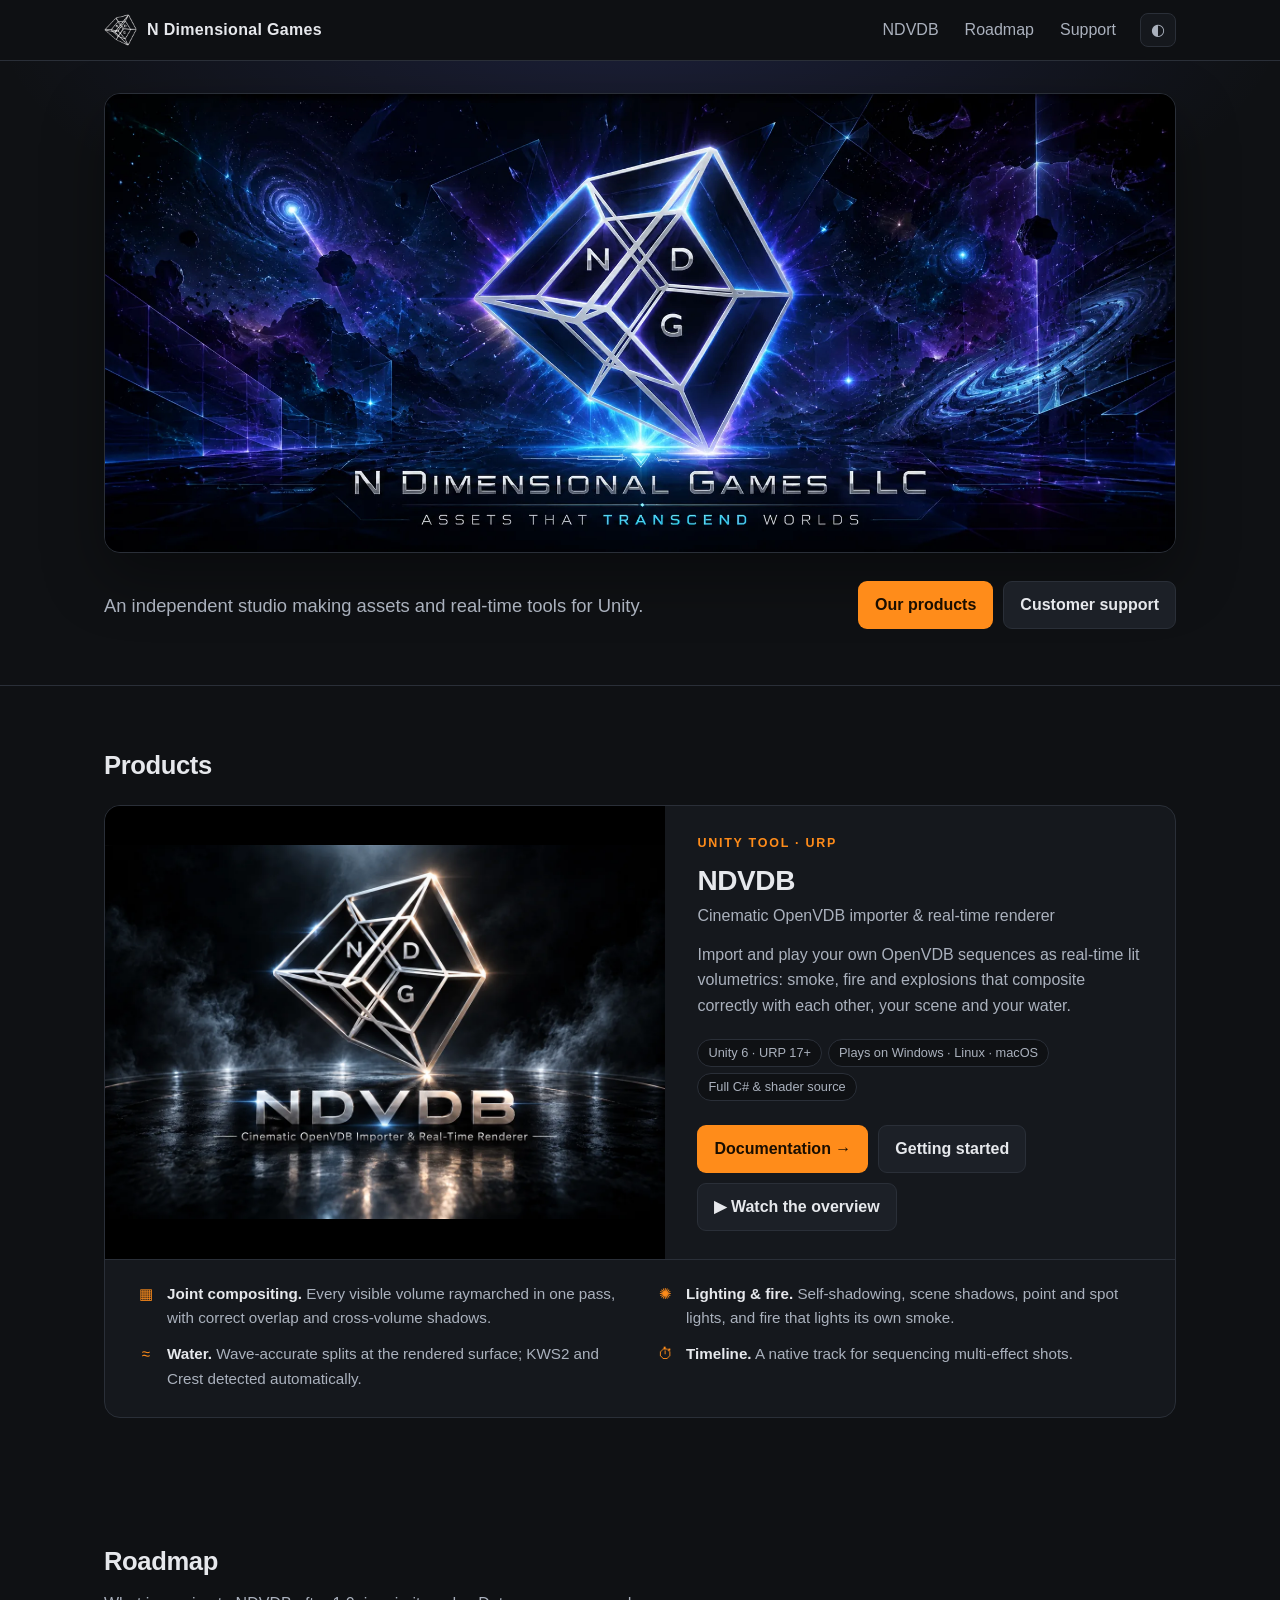
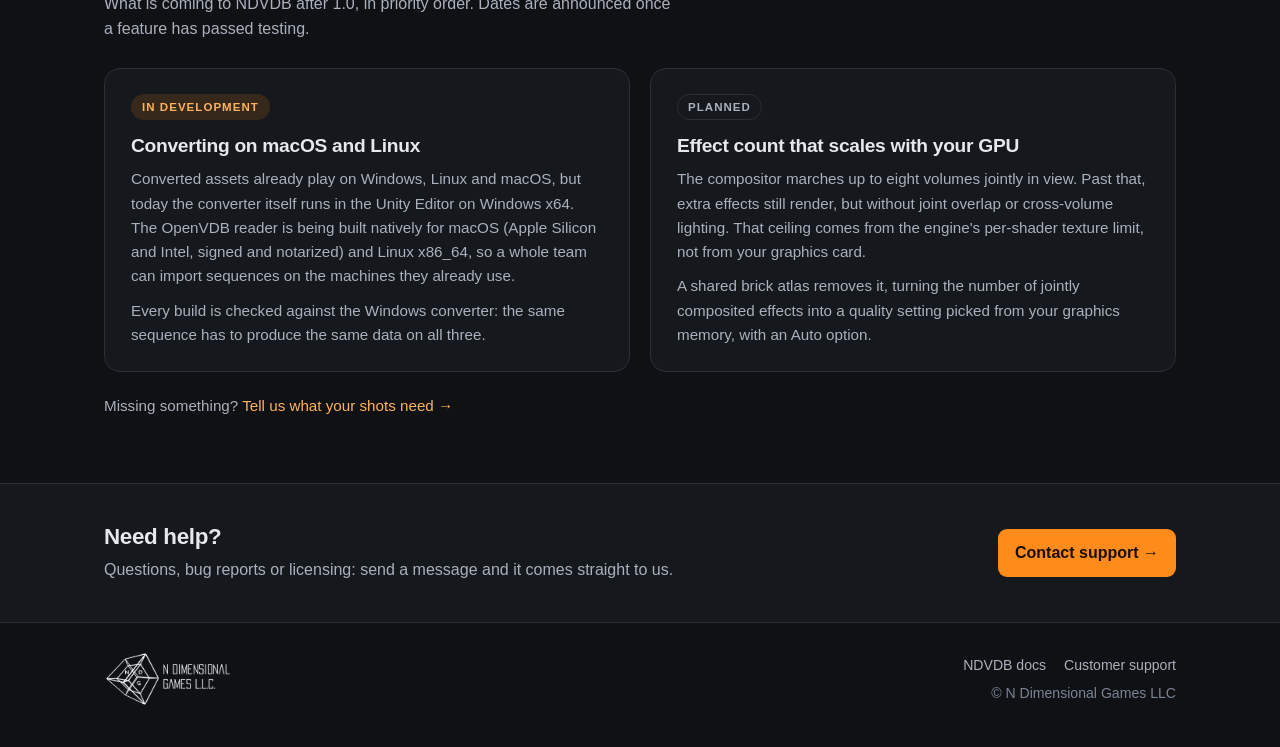
==== index.html @ 5d6683d6 "Add an NDVDB roadmap to the home page Two items after 1.0: converting on macOS and Linux (in develop" ====
<!DOCTYPE html>
<html lang="en">
<head>
<meta charset="utf-8">
<meta name="viewport" content="width=device-width, initial-scale=1">
<title>N Dimensional Games · Assets that transcend worlds</title>
<meta name="description" content="N Dimensional Games LLC is an independent studio making assets and real-time tools for Unity, including NDVDB, a cinematic OpenVDB importer and real-time renderer for URP.">
<link rel="canonical" href="https://ndimensionalgames.com/">
<link rel="icon" href="assets/favicon-32.png" sizes="32x32" type="image/png">
<link rel="icon" href="assets/favicon-192.png" sizes="192x192" type="image/png">
<link rel="apple-touch-icon" href="assets/apple-touch-icon.png">
<meta property="og:type" content="website">
<meta property="og:site_name" content="N Dimensional Games">
<meta property="og:title" content="N Dimensional Games · Assets that transcend worlds">
<meta property="og:description" content="Assets and real-time tools for Unity, including NDVDB: cinematic OpenVDB smoke, fire and explosions for URP.">
<meta property="og:url" content="https://ndimensionalgames.com/">
<meta property="og:image" content="https://ndimensionalgames.com/assets/og-home.jpg">
<meta name="twitter:card" content="summary_large_image">
<link rel="stylesheet" href="assets/site.css">
<script>try { var t = localStorage.getItem('ndvdb-docs-theme'); if (t) document.documentElement.dataset.theme = t; } catch (e) {}</script>
</head>
<body>

<header class="topbar">
  <div class="wrap">
    <a class="brand" href="./"><img class="mark" src="assets/ndg-mark.png" width="33" height="32" alt=""><span class="txt">N Dimensional Games</span></a>
    <span class="spacer"></span>
    <nav class="nav" aria-label="Main">
      <a href="ndvdb/">NDVDB</a>
      <a href="#roadmap">Roadmap</a>
      <a href="customer-support/">Support</a>
    </nav>
    <button class="iconbtn" id="themeBtn" type="button" title="Toggle light / dark" aria-label="Toggle light or dark theme">◐</button>
  </div>
</header>

<main>
  <section class="hero">
    <div class="wrap">
      <h1><img class="banner" src="assets/ndg-banner.webp" width="1916" height="821" fetchpriority="high" alt="N Dimensional Games LLC: Assets that transcend worlds"></h1>
      <div class="hero-intro">
        <p class="lede">An independent studio making assets and real-time tools for Unity.</p>
        <div class="ctas">
          <a class="btn primary" href="#products">Our products</a>
          <a class="btn" href="customer-support/">Customer support</a>
        </div>
      </div>
    </div>
  </section>

  <section class="section" id="products">
    <div class="wrap">
      <h2 class="section-title">Products</h2>

      <!-- One <article class="product"> per product: copy this block to add another. -->
      <article class="product" id="ndvdb">
        <a class="product-media" href="ndvdb/" aria-label="NDVDB documentation">
          <img src="assets/ndvdb-cover.webp" width="1200" height="800" loading="lazy" alt="NDVDB: Cinematic OpenVDB Importer and Real-Time Renderer">
        </a>
        <div class="product-body">
          <div class="eyebrow">Unity tool · URP</div>
          <h3>NDVDB</h3>
          <p class="tagline">Cinematic OpenVDB importer &amp; real-time renderer</p>
          <p class="muted">Import and play your own OpenVDB sequences as real-time lit volumetrics: smoke, fire and explosions that composite correctly with each other, your scene and your water.</p>
          <div class="pills"><span class="pill">Unity 6 · URP 17+</span><span class="pill">Plays on Windows · Linux · macOS</span><span class="pill">Full C# &amp; shader source</span></div>
          <div class="ctas">
            <a class="btn primary" href="ndvdb/">Documentation →</a>
            <a class="btn" href="ndvdb/#getting-started">Getting started</a>
            <a class="btn" href="https://youtu.be/uymRMpNolWY" target="_blank" rel="noopener">▶ Watch the overview</a>
            <!-- Once NDVDB is listed: <a class="btn" href="ASSET-STORE-URL">Get it on the Asset Store</a> -->
          </div>
        </div>
        <ul class="features">
          <li><span class="ico" aria-hidden="true">▦</span><span><b>Joint compositing.</b> Every visible volume raymarched in one pass, with correct overlap and cross-volume shadows.</span></li>
          <li><span class="ico" aria-hidden="true">✺</span><span><b>Lighting &amp; fire.</b> Self-shadowing, scene shadows, point and spot lights, and fire that lights its own smoke.</span></li>
          <li><span class="ico" aria-hidden="true">≈</span><span><b>Water.</b> Wave-accurate splits at the rendered surface; KWS2 and Crest detected automatically.</span></li>
          <li><span class="ico" aria-hidden="true">⏱</span><span><b>Timeline.</b> A native track for sequencing multi-effect shots.</span></li>
        </ul>
      </article>
    </div>
  </section>

  <section class="section" id="roadmap">
    <div class="wrap">
      <h2 class="section-title">Roadmap</h2>
      <p class="roadmap-intro">What is coming to NDVDB after 1.0, in priority order. Dates are announced once a feature has passed testing.</p>
      <ul class="roadmap">
        <li>
          <span class="status-tag dev">In development</span>
          <h3>Converting on macOS and Linux</h3>
          <p>Converted assets already play on Windows, Linux and macOS, but today the converter itself runs in the Unity Editor on Windows x64. The OpenVDB reader is being built natively for macOS (Apple Silicon and Intel, signed and notarized) and Linux x86_64, so a whole team can import sequences on the machines they already use.</p>
          <p>Every build is checked against the Windows converter: the same sequence has to produce the same data on all three.</p>
        </li>
        <li>
          <span class="status-tag planned">Planned</span>
          <h3>Effect count that scales with your GPU</h3>
          <p>The compositor marches up to eight volumes jointly in view. Past that, extra effects still render, but without joint overlap or cross-volume lighting. That ceiling comes from the engine's per-shader texture limit, not from your graphics card.</p>
          <p>A shared brick atlas removes it, turning the number of jointly composited effects into a quality setting picked from your graphics memory, with an Auto option.</p>
        </li>
      </ul>
      <p class="roadmap-note">Missing something? <a href="customer-support/">Tell us what your shots need →</a></p>
    </div>
  </section>

  <section class="band" id="support">
    <div class="wrap">
      <div>
        <h2>Need help?</h2>
        <p>Questions, bug reports or licensing: send a message and it comes straight to us.</p>
      </div>
      <a class="btn primary" href="customer-support/">Contact support →</a>
    </div>
  </section>
</main>

<footer class="site">
  <div class="wrap">
    <a class="footer-brand" href="./"><img class="lockup" src="assets/ndg-lockup.png" width="328" height="144" loading="lazy" alt="N Dimensional Games L.L.C."></a>
    <div class="footer-meta">
      <nav aria-label="Footer"><a href="ndvdb/">NDVDB docs</a><a href="customer-support/">Customer support</a></nav>
      <span>© N Dimensional Games LLC</span>
    </div>
  </div>
</footer>

<script src="assets/site.js"></script>
</body>
</html>
---- assets/site.css ----
/* N Dimensional Games: shared styles for the home, support and 404 pages.
   The tokens mirror the NDVDB docs (ndvdb/), so the whole site reads as one. */

:root {
  --bg: #0f1114; --bg-2: #15181d; --bg-3: #1c2027; --line: #2a2f38;
  --fg: #e6e8ec; --fg-2: #aab1bd; --fg-3: #7b8494;
  --accent: #ff8c1a; --accent-2: #ffb15c; --accent-dim: rgba(255,140,26,.14);
  --ok: #4fd18b; --warn: #f5c451; --bad: #ff6b6b; --info: #6db3ff;
  --radius: 10px; --wrap: 1120px;
  --sans: -apple-system, "Segoe UI", Inter, Roboto, Helvetica, Arial, sans-serif;
  color-scheme: dark;
}
[data-theme="light"] {
  --bg: #f7f7f5; --bg-2: #ffffff; --bg-3: #eeeeeb; --line: #dcdcd6;
  --fg: #1a1c20; --fg-2: #4b515b; --fg-3: #7b8290;
  --accent: #d96d00; --accent-2: #b85a00; --accent-dim: rgba(217,109,0,.12);
  --bad: #c62828;
  color-scheme: light;
}

* { box-sizing: border-box; }
[hidden] { display: none !important; }
html { scroll-behavior: smooth; }
body { margin: 0; min-height: 100vh; display: flex; flex-direction: column; background: var(--bg); color: var(--fg); font: 16px/1.6 var(--sans); }
main { flex: 1; }
a { color: var(--accent-2); text-decoration: none; }
a:hover { text-decoration: underline; }
img { display: block; max-width: 100%; height: auto; }
h1, h2, h3 { margin: 0; line-height: 1.2; letter-spacing: -.015em; }
p { margin: .8rem 0; }
.muted { color: var(--fg-2); }
.small { font-size: .88rem; }
.wrap { max-width: var(--wrap); margin: 0 auto; padding: 0 24px; }
.wrap.narrow { max-width: 808px; }
.eyebrow { margin-bottom: 10px; color: var(--accent); font-size: .78rem; font-weight: 700; letter-spacing: .14em; text-transform: uppercase; }
.lede { max-width: 60ch; margin: 14px 0 0; color: var(--fg-2); font-size: 1.15rem; }

/* ── top bar ── */
.topbar { position: sticky; top: 0; z-index: 30; border-bottom: 1px solid var(--line);
  background: color-mix(in srgb, var(--bg) 88%, transparent); backdrop-filter: blur(10px); }
.topbar .wrap { height: 60px; display: flex; align-items: center; gap: 12px; }
.brand { display: flex; align-items: center; gap: 10px; color: var(--fg); font-weight: 700; letter-spacing: .02em; white-space: nowrap; }
.brand:hover { text-decoration: none; }
.brand .mark { flex: none; width: 33px; height: 32px; }
/* The logo files are white on transparent; flip them to black for the light theme. */
[data-theme="light"] .mark, [data-theme="light"] .lockup { filter: invert(1); }
.spacer { flex: 1; }
.nav { display: flex; gap: 2px; }
.nav a { padding: 6px 12px; border-radius: 8px; color: var(--fg-2); font-weight: 500; }
.nav a:hover, .nav a[aria-current="page"] { background: var(--bg-3); color: var(--fg); text-decoration: none; }
.iconbtn { flex: none; height: 34px; min-width: 34px; padding: 0 10px; border: 1px solid var(--line); border-radius: 8px;
  background: var(--bg-2); color: var(--fg-2); font: inherit; cursor: pointer; }
.iconbtn:hover { border-color: var(--fg-3); color: var(--fg); }

/* ── buttons ── */
.btn { display: inline-flex; align-items: center; gap: 8px; padding: 10px 16px; border: 1px solid var(--line); border-radius: 9px;
  background: var(--bg-3); color: var(--fg); font: inherit; font-weight: 650; cursor: pointer; }
.btn:hover { border-color: var(--fg-3); text-decoration: none; }
.btn.primary { border-color: transparent; background: var(--accent); color: #1a0e00; }
.btn.primary:hover { background: var(--accent-2); }
.btn[disabled] { opacity: .55; cursor: not-allowed; }
.ctas { display: flex; flex-wrap: wrap; gap: 10px; margin-top: 24px; }

/* ── home ── */
.hero { padding: 32px 0 56px; border-bottom: 1px solid var(--line);
  background: radial-gradient(1000px 420px at 50% -8%, rgba(96,110,255,.16), transparent 65%); }
.hero h1 { margin: 0; }
.banner { display: block; width: 100%; height: auto; border: 1px solid var(--line); border-radius: 16px; box-shadow: 0 24px 60px rgba(0,0,0,.35); }
.hero-intro { display: flex; flex-wrap: wrap; align-items: center; justify-content: space-between; gap: 18px 32px; margin-top: 28px; }
.hero-intro .lede, .hero-intro .ctas { margin: 0; }
.section { padding: 64px 0; }
.section-title { margin-bottom: 24px; font-size: 1.6rem; }

.product { display: grid; grid-template-columns: minmax(0, 1.1fr) minmax(0, 1fr); overflow: hidden;
  border: 1px solid var(--line); border-radius: 16px; background: var(--bg-2); }
.product + .product { margin-top: 24px; }
.product-media { display: flex; align-items: center; background: #000; }
.product-media img { width: 100%; }
.product-body { align-self: center; padding: 28px 32px; }
.product h3 { font-size: 1.75rem; }
.tagline { margin: 6px 0 0; color: var(--fg-2); font-weight: 500; }
.features { grid-column: 1 / -1; display: grid; grid-template-columns: repeat(2, minmax(0, 1fr)); gap: 12px 32px;
  margin: 0; padding: 22px 32px 26px; border-top: 1px solid var(--line); list-style: none; }
.features li { display: flex; gap: 12px; color: var(--fg-2); font-size: .95rem; }
.features b { color: var(--fg); font-weight: 600; }
.features .ico { flex: none; width: 18px; color: var(--accent); text-align: center; }
.pills { display: flex; flex-wrap: wrap; gap: 6px; margin-top: 20px; }
.pill { padding: 3px 10px; border: 1px solid var(--line); border-radius: 999px; background: var(--bg); color: var(--fg-2); font-size: .8rem; }

.roadmap-intro { max-width: 64ch; margin: -10px 0 26px; color: var(--fg-2); }
.roadmap { display: grid; grid-template-columns: repeat(2, minmax(0, 1fr)); gap: 20px; margin: 0; padding: 0; list-style: none; }
.roadmap li { padding: 24px 26px; border: 1px solid var(--line); border-radius: 16px; background: var(--bg-2); }
.roadmap h3 { margin-top: 14px; font-size: 1.2rem; }
.roadmap p { margin: 10px 0 0; color: var(--fg-2); font-size: .95rem; }
.roadmap-note { margin: 22px 0 0; color: var(--fg-2); font-size: .95rem; }
.status-tag { display: inline-block; padding: 3px 10px; border: 1px solid transparent; border-radius: 999px;
  font-size: .72rem; font-weight: 700; letter-spacing: .09em; text-transform: uppercase; }
.status-tag.dev { background: var(--accent-dim); color: var(--accent-2); }
.status-tag.planned { border-color: var(--line); color: var(--fg-2); }

.band { border-top: 1px solid var(--line); background: var(--bg-2); }
.band .wrap { display: flex; flex-wrap: wrap; align-items: center; justify-content: space-between; gap: 20px; padding-top: 40px; padding-bottom: 40px; }
.band h2 { font-size: 1.4rem; }
.band p { margin: 6px 0 0; color: var(--fg-2); }

footer.site { border-top: 1px solid var(--line); color: var(--fg-3); font-size: .88rem; }
footer.site .wrap { display: flex; flex-wrap: wrap; align-items: center; justify-content: space-between; gap: 16px 24px; padding-top: 28px; padding-bottom: 40px; }
footer.site .lockup { display: block; width: auto; height: 56px; }
.footer-meta { display: grid; gap: 6px; justify-items: end; }
footer.site nav { display: flex; flex-wrap: wrap; gap: 6px 18px; }
footer.site a { color: var(--fg-2); }

/* ── support page ── */
.page-head { padding-top: 56px; }
.page-head h1 { font-size: clamp(1.9rem, 4vw, 2.6rem); }
.callout { display: flex; gap: 12px; margin: 24px 0 0; padding: 14px 16px; border: 1px solid var(--line); border-radius: var(--radius); background: var(--bg-2); }
.callout p { margin: 0; }
.callout.note { border-color: color-mix(in srgb, var(--info) 45%, var(--line)); }
.callout.warn { border-color: color-mix(in srgb, var(--warn) 55%, var(--line)); }

.form { display: grid; gap: 18px; margin: 28px 0 64px; }
.row { display: grid; gap: 18px; grid-template-columns: repeat(auto-fit, minmax(200px, 1fr)); }
.field { display: grid; gap: 6px; align-content: start; }
.field > span { font-size: .92rem; font-weight: 600; }
.opt { margin-left: 6px; color: var(--fg-3); font-size: .8rem; font-weight: 400; }
input, select, textarea { width: 100%; padding: 10px 12px; border: 1px solid var(--line); border-radius: 9px; background: var(--bg-2); color: var(--fg); font: inherit; }
input::placeholder, textarea::placeholder { color: var(--fg-3); }
input:focus, select:focus, textarea:focus { border-color: var(--accent); outline: 2px solid color-mix(in srgb, var(--accent) 55%, transparent); outline-offset: 1px; }
textarea { min-height: 190px; resize: vertical; }
.actions { display: flex; flex-wrap: wrap; align-items: center; gap: 14px; }
.status { color: var(--fg-2); font-size: .92rem; }
.status.bad { color: var(--bad); }
.sent { margin: 28px 0 64px; padding: 40px 28px; border: 1px solid color-mix(in srgb, var(--ok) 45%, var(--line)); border-radius: 16px; background: var(--bg-2); text-align: center; }
.sent:focus { outline: none; }
.sent .tick { width: 48px; height: 48px; margin: 0 auto 12px; display: grid; place-items: center; border-radius: 50%; background: rgba(79,209,139,.14); color: var(--ok); font-size: 1.4rem; }

/* ── responsive ── */
@media (max-width: 860px) {
  .product, .features, .roadmap { grid-template-columns: minmax(0, 1fr); }
}
@media (max-width: 640px) {
  .wrap { padding: 0 16px; }
  .nav a { padding: 6px 9px; }
  .hero { padding: 56px 0 44px; }
  .section { padding: 44px 0; }
  .product-body { padding: 22px 20px; }
  .page-head { padding-top: 36px; }
  .hero { padding-top: 20px; }
  .banner { border-radius: 10px; }
  .footer-meta { justify-items: start; }
}
@media (max-width: 480px) {
  .brand .txt { display: none; }
}
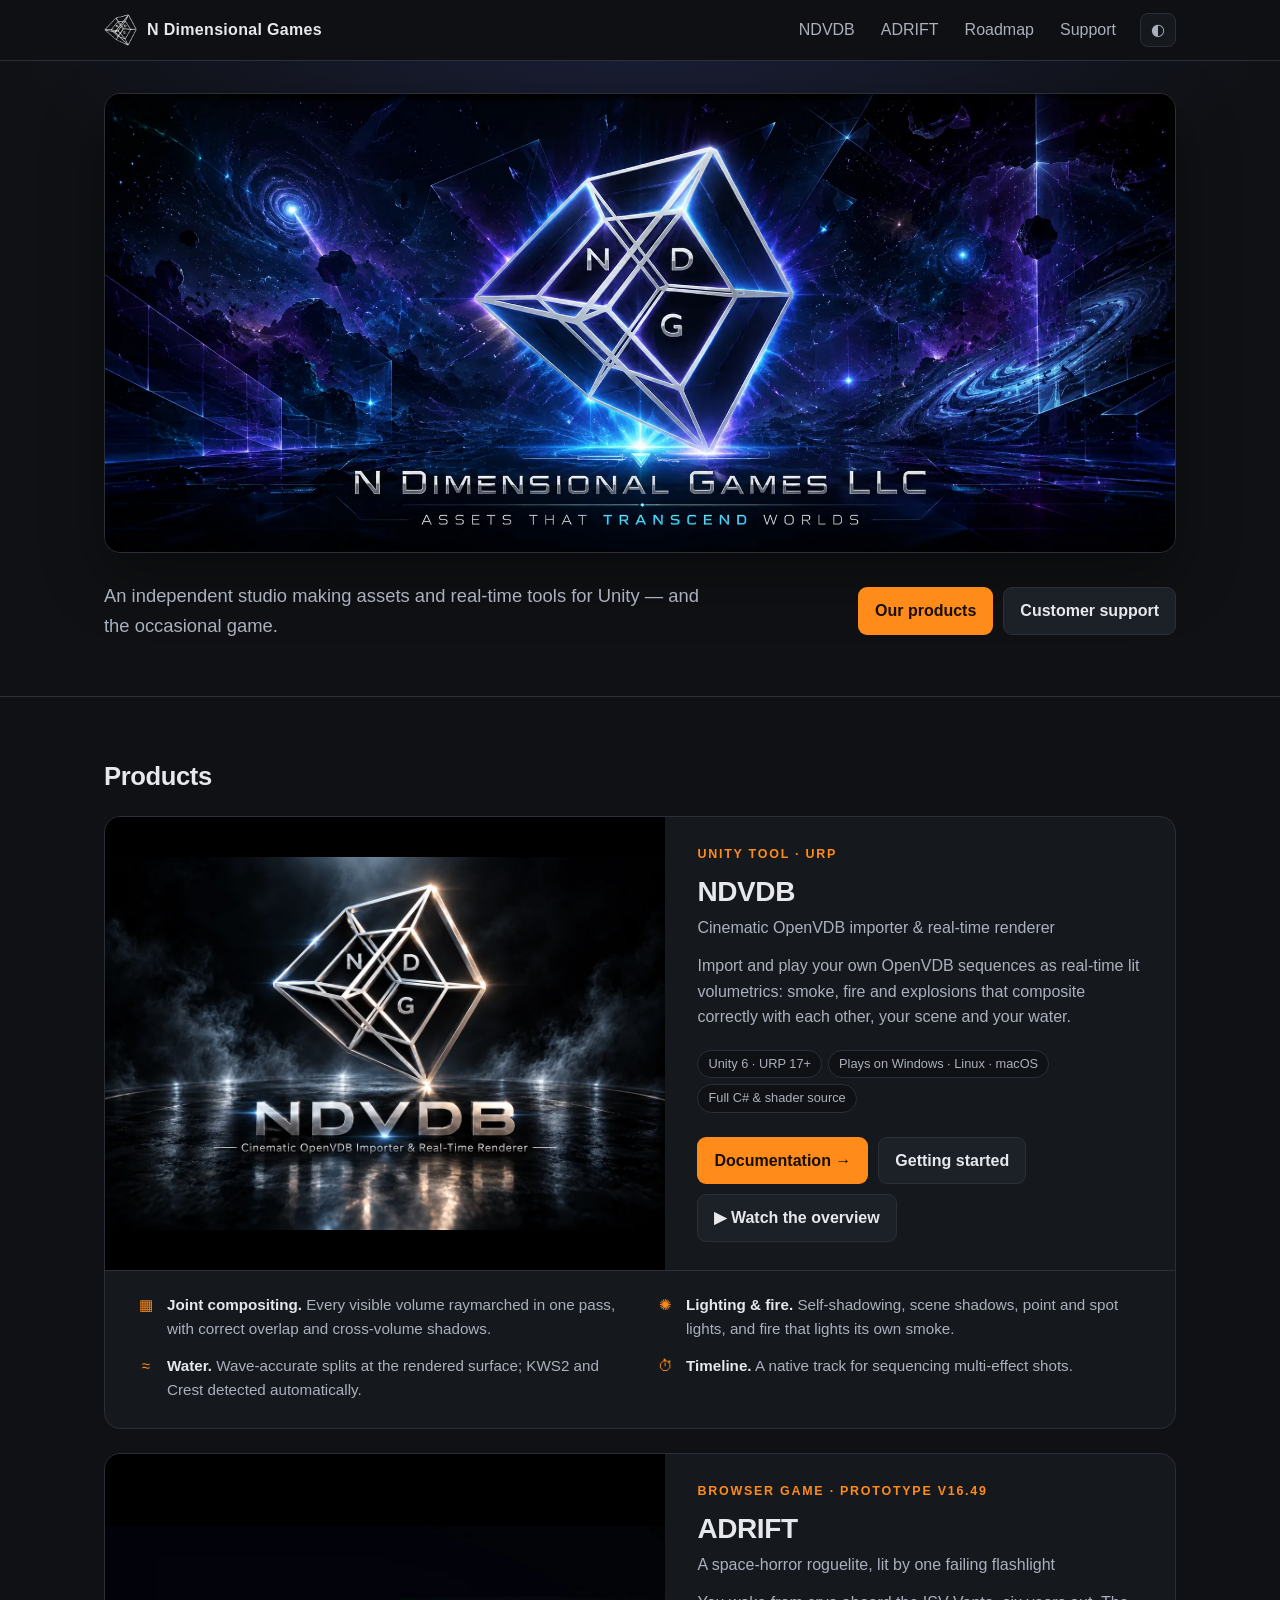
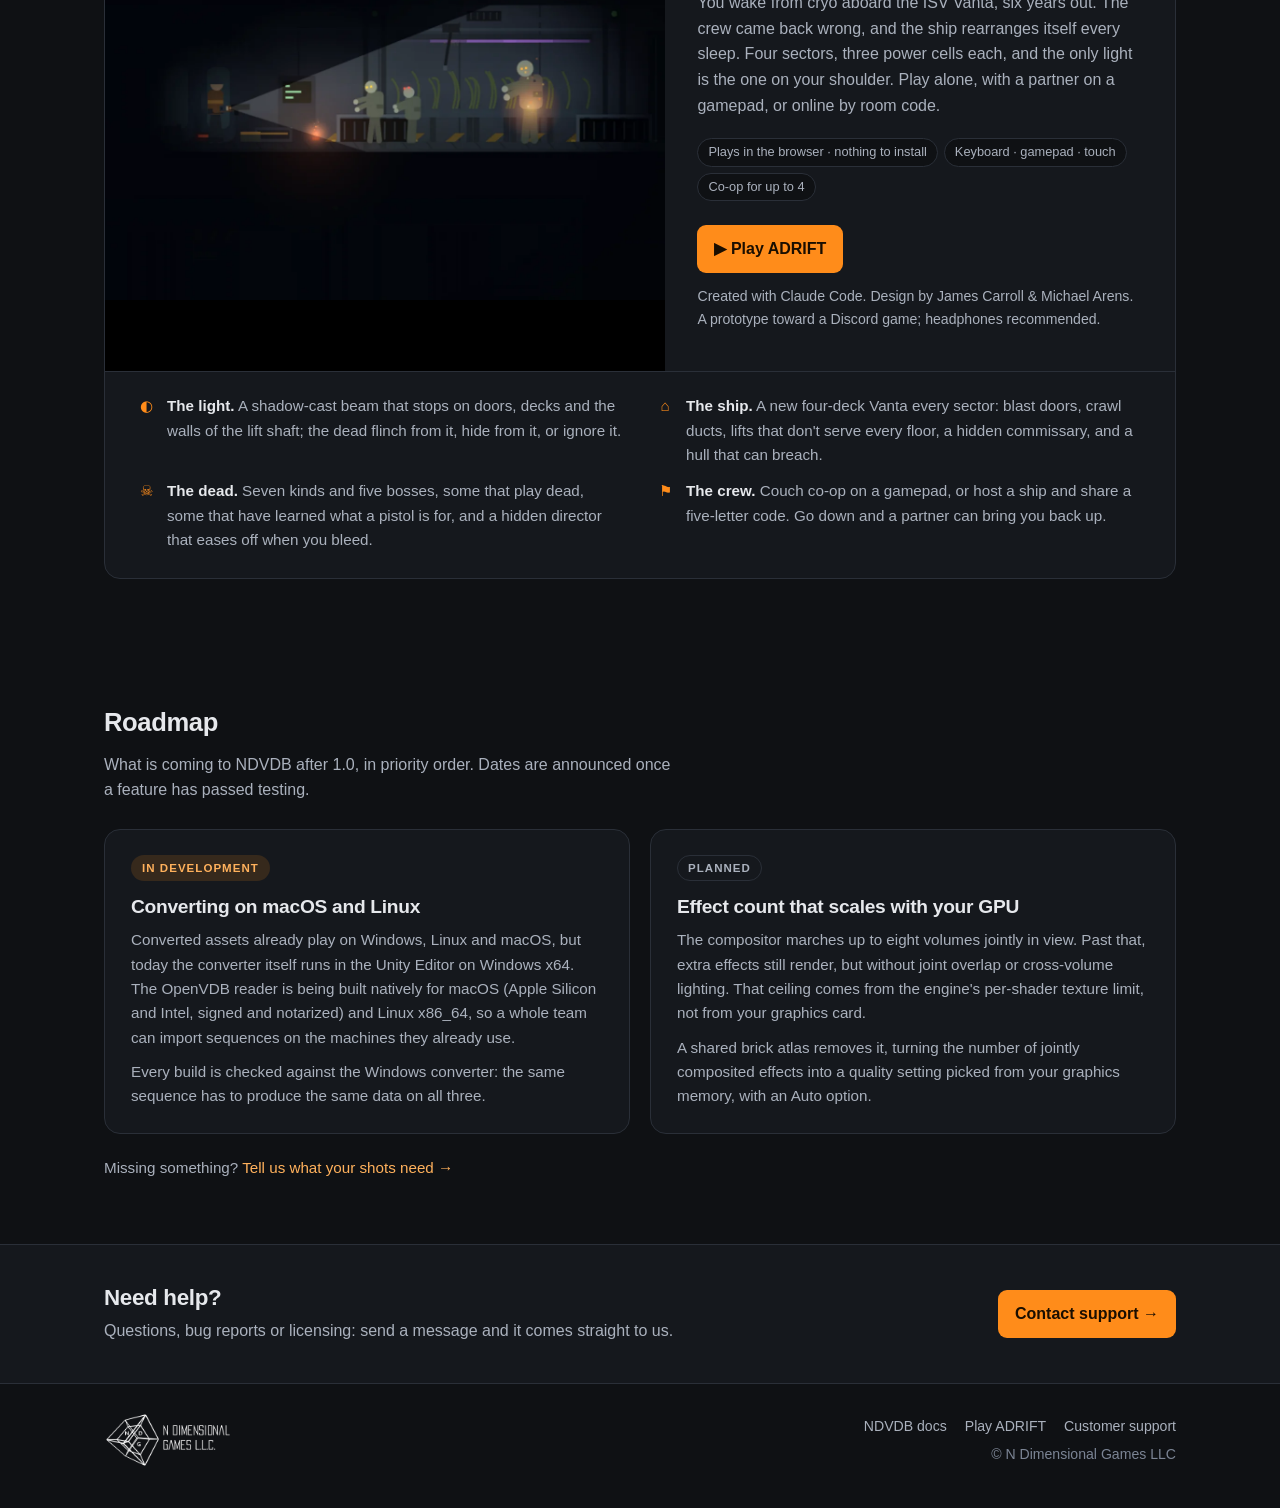
==== commit a02cbf87: "Host ADRIFT on the site Adds the ADRIFT prototype (v16.49) at /adrift/ as a second product on the ho" ====
--- a/index.html
+++ b/index.html
@@ -4,7 +4,7 @@
 <meta charset="utf-8">
 <meta name="viewport" content="width=device-width, initial-scale=1">
 <title>N Dimensional Games · Assets that transcend worlds</title>
-<meta name="description" content="N Dimensional Games LLC is an independent studio making assets and real-time tools for Unity, including NDVDB, a cinematic OpenVDB importer and real-time renderer for URP.">
+<meta name="description" content="N Dimensional Games LLC is an independent studio making assets, real-time tools and games: NDVDB, a cinematic OpenVDB importer and real-time renderer for Unity URP, and ADRIFT, a browser space-horror roguelite.">
 <link rel="canonical" href="https://ndimensionalgames.com/">
 <link rel="icon" href="assets/favicon-32.png" sizes="32x32" type="image/png">
 <link rel="icon" href="assets/favicon-192.png" sizes="192x192" type="image/png">
@@ -27,6 +27,7 @@
     <span class="spacer"></span>
     <nav class="nav" aria-label="Main">
       <a href="ndvdb/">NDVDB</a>
+      <a href="adrift/">ADRIFT</a>
       <a href="#roadmap">Roadmap</a>
       <a href="customer-support/">Support</a>
     </nav>
@@ -39,7 +40,7 @@
     <div class="wrap">
       <h1><img class="banner" src="assets/ndg-banner.webp" width="1916" height="821" fetchpriority="high" alt="N Dimensional Games LLC: Assets that transcend worlds"></h1>
       <div class="hero-intro">
-        <p class="lede">An independent studio making assets and real-time tools for Unity.</p>
+        <p class="lede">An independent studio making assets and real-time tools for Unity &mdash; and the occasional game.</p>
         <div class="ctas">
           <a class="btn primary" href="#products">Our products</a>
           <a class="btn" href="customer-support/">Customer support</a>
@@ -75,6 +76,29 @@
           <li><span class="ico" aria-hidden="true">✺</span><span><b>Lighting &amp; fire.</b> Self-shadowing, scene shadows, point and spot lights, and fire that lights its own smoke.</span></li>
           <li><span class="ico" aria-hidden="true">≈</span><span><b>Water.</b> Wave-accurate splits at the rendered surface; KWS2 and Crest detected automatically.</span></li>
           <li><span class="ico" aria-hidden="true">⏱</span><span><b>Timeline.</b> A native track for sequencing multi-effect shots.</span></li>
+        </ul>
+      </article>
+
+      <article class="product" id="adrift">
+        <a class="product-media" href="adrift/" aria-label="Play ADRIFT in your browser">
+          <img src="assets/adrift-cover.webp" width="1200" height="800" loading="lazy" alt="ADRIFT: a crewmember's flashlight finds three of the dead in a dark corridor of the ISV Vanta">
+        </a>
+        <div class="product-body">
+          <div class="eyebrow">Browser game · Prototype v16.49</div>
+          <h3>ADRIFT</h3>
+          <p class="tagline">A space-horror roguelite, lit by one failing flashlight</p>
+          <p class="muted">You wake from cryo aboard the ISV Vanta, six years out. The crew came back wrong, and the ship rearranges itself every sleep. Four sectors, three power cells each, and the only light is the one on your shoulder. Play alone, with a partner on a gamepad, or online by room code.</p>
+          <div class="pills"><span class="pill">Plays in the browser · nothing to install</span><span class="pill">Keyboard · gamepad · touch</span><span class="pill">Co-op for up to 4</span></div>
+          <div class="ctas">
+            <a class="btn primary" href="adrift/">▶ Play ADRIFT</a>
+          </div>
+          <p class="small muted">Created with Claude Code. Design by James Carroll &amp; Michael Arens. A prototype toward a Discord game; headphones recommended.</p>
+        </div>
+        <ul class="features">
+          <li><span class="ico" aria-hidden="true">◐</span><span><b>The light.</b> A shadow-cast beam that stops on doors, decks and the walls of the lift shaft; the dead flinch from it, hide from it, or ignore it.</span></li>
+          <li><span class="ico" aria-hidden="true">⌂</span><span><b>The ship.</b> A new four-deck Vanta every sector: blast doors, crawl ducts, lifts that don't serve every floor, a hidden commissary, and a hull that can breach.</span></li>
+          <li><span class="ico" aria-hidden="true">☠</span><span><b>The dead.</b> Seven kinds and five bosses, some that play dead, some that have learned what a pistol is for, and a hidden director that eases off when you bleed.</span></li>
+          <li><span class="ico" aria-hidden="true">⚑</span><span><b>The crew.</b> Couch co-op on a gamepad, or host a ship and share a five-letter code. Go down and a partner can bring you back up.</span></li>
         </ul>
       </article>
     </div>
@@ -117,7 +141,7 @@
   <div class="wrap">
     <a class="footer-brand" href="./"><img class="lockup" src="assets/ndg-lockup.png" width="328" height="144" loading="lazy" alt="N Dimensional Games L.L.C."></a>
     <div class="footer-meta">
-      <nav aria-label="Footer"><a href="ndvdb/">NDVDB docs</a><a href="customer-support/">Customer support</a></nav>
+      <nav aria-label="Footer"><a href="ndvdb/">NDVDB docs</a><a href="adrift/">Play ADRIFT</a><a href="customer-support/">Customer support</a></nav>
       <span>© N Dimensional Games LLC</span>
     </div>
   </div>
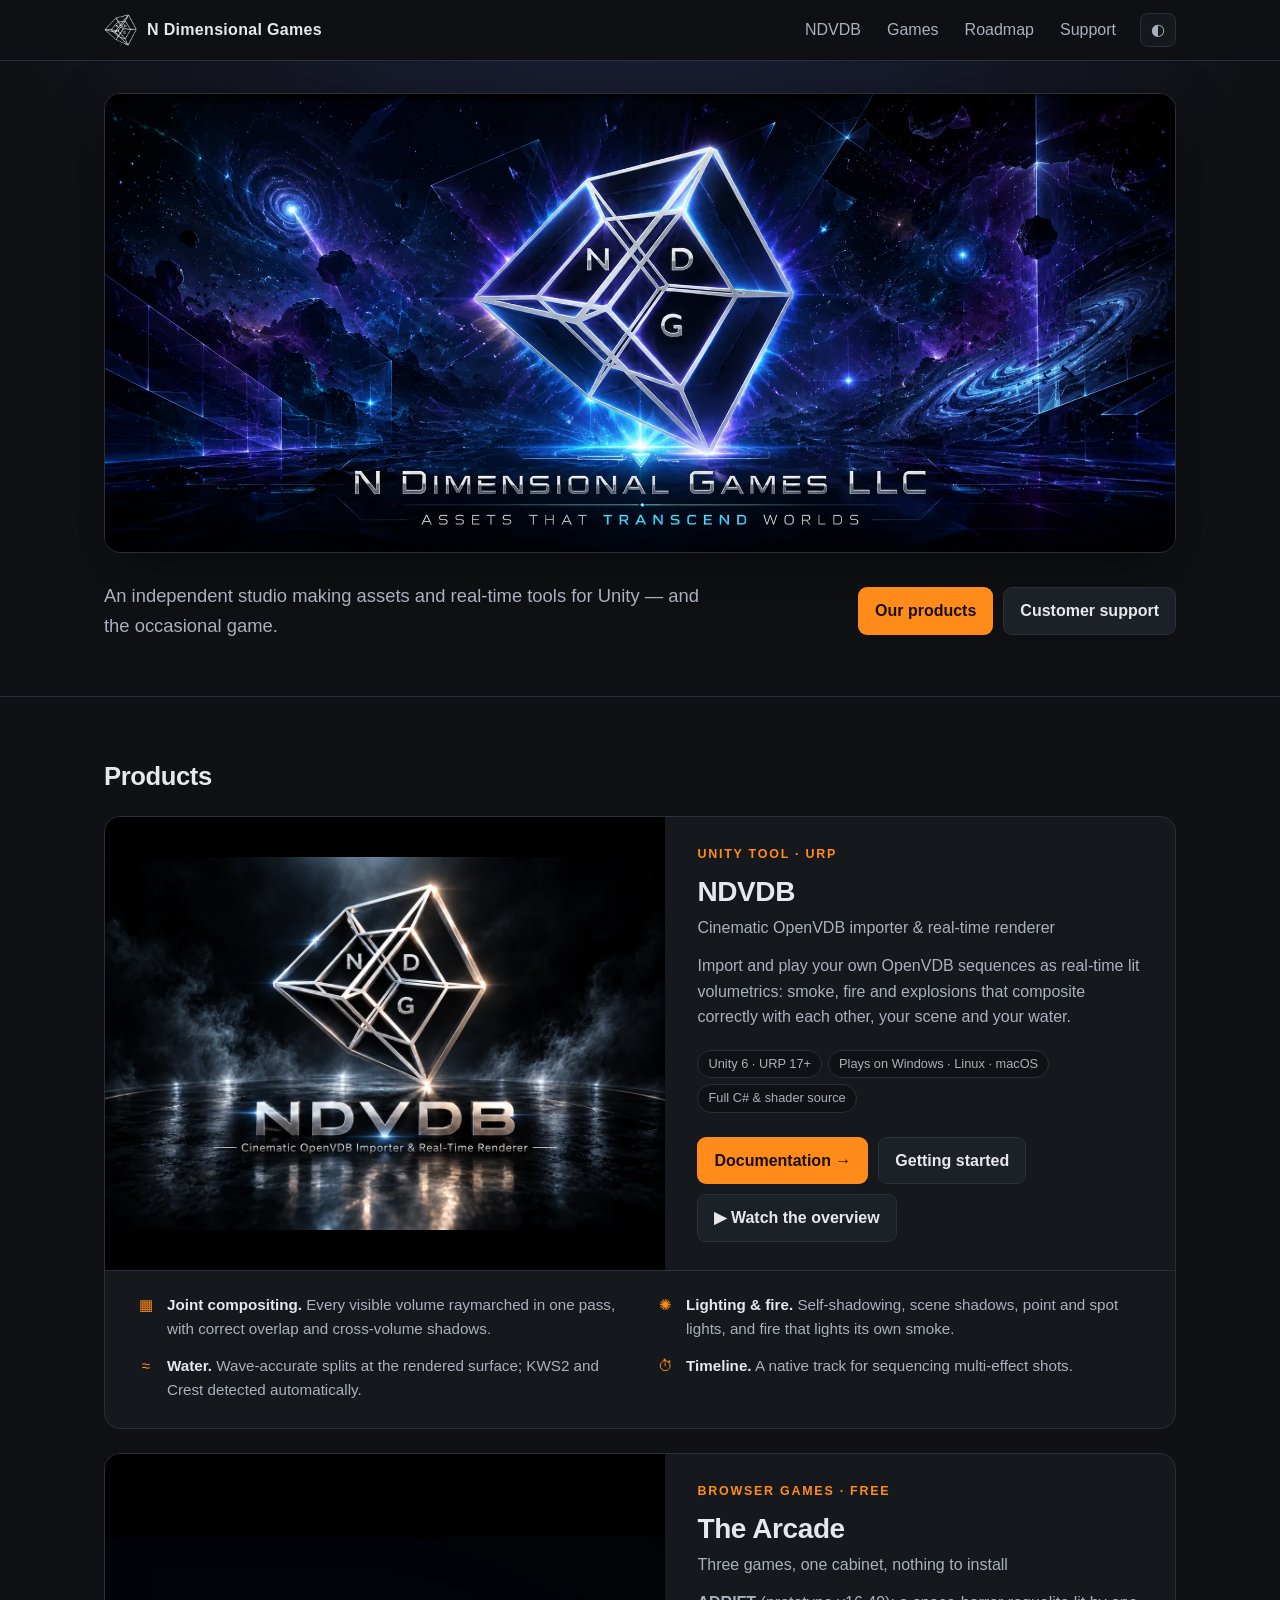
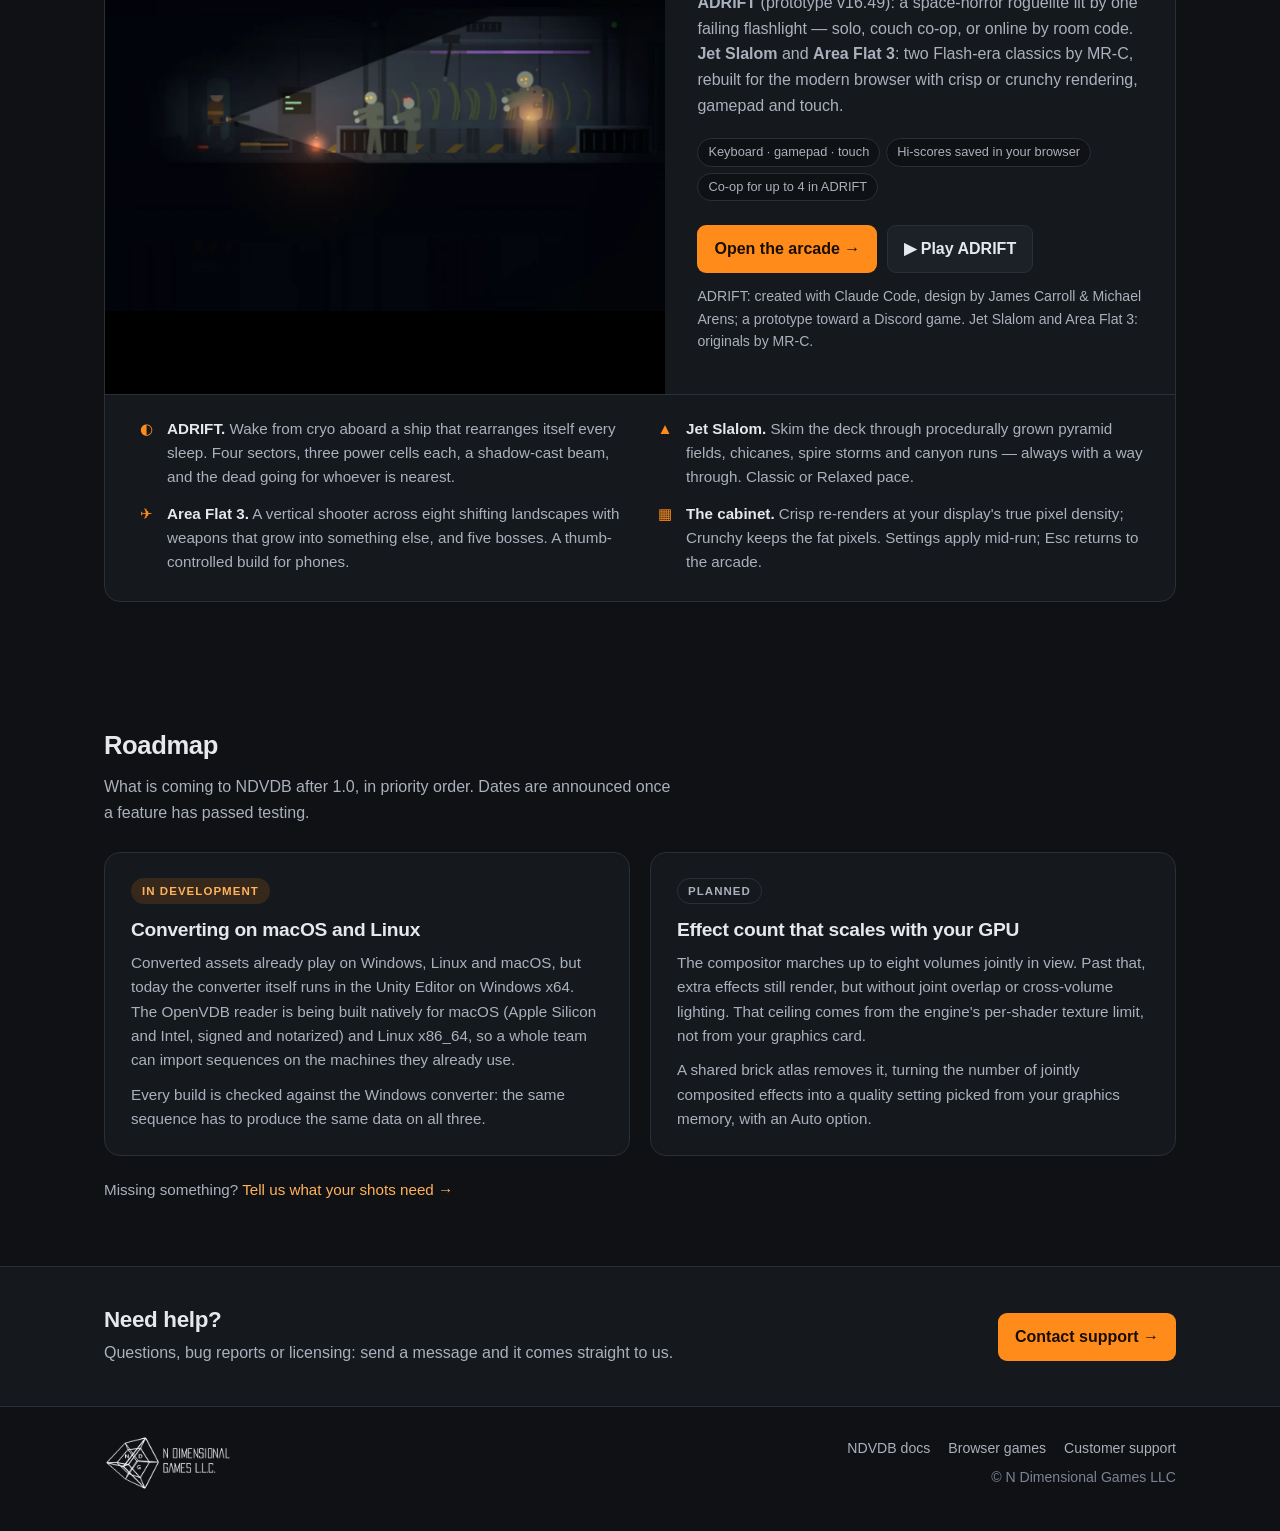
==== commit 0e5768bd: "Browser games: the arcade, with ADRIFT as its third game Moves the Flash Game Revival cabinet to /ga" ====
--- a/index.html
+++ b/index.html
@@ -4,7 +4,7 @@
 <meta charset="utf-8">
 <meta name="viewport" content="width=device-width, initial-scale=1">
 <title>N Dimensional Games · Assets that transcend worlds</title>
-<meta name="description" content="N Dimensional Games LLC is an independent studio making assets, real-time tools and games: NDVDB, a cinematic OpenVDB importer and real-time renderer for Unity URP, and ADRIFT, a browser space-horror roguelite.">
+<meta name="description" content="N Dimensional Games LLC is an independent studio making assets, real-time tools and games: NDVDB, a cinematic OpenVDB importer and real-time renderer for Unity URP, and a free browser arcade with ADRIFT, Jet Slalom and Area Flat 3.">
 <link rel="canonical" href="https://ndimensionalgames.com/">
 <link rel="icon" href="assets/favicon-32.png" sizes="32x32" type="image/png">
 <link rel="icon" href="assets/favicon-192.png" sizes="192x192" type="image/png">
@@ -27,7 +27,7 @@
     <span class="spacer"></span>
     <nav class="nav" aria-label="Main">
       <a href="ndvdb/">NDVDB</a>
-      <a href="adrift/">ADRIFT</a>
+      <a href="games/">Games</a>
       <a href="#roadmap">Roadmap</a>
       <a href="customer-support/">Support</a>
     </nav>
@@ -79,26 +79,27 @@
         </ul>
       </article>
 
-      <article class="product" id="adrift">
-        <a class="product-media" href="adrift/" aria-label="Play ADRIFT in your browser">
+      <article class="product" id="games">
+        <a class="product-media" href="games/" aria-label="Open the arcade">
           <img src="assets/adrift-cover.webp" width="1200" height="800" loading="lazy" alt="ADRIFT: a crewmember's flashlight finds three of the dead in a dark corridor of the ISV Vanta">
         </a>
         <div class="product-body">
-          <div class="eyebrow">Browser game · Prototype v16.49</div>
-          <h3>ADRIFT</h3>
-          <p class="tagline">A space-horror roguelite, lit by one failing flashlight</p>
-          <p class="muted">You wake from cryo aboard the ISV Vanta, six years out. The crew came back wrong, and the ship rearranges itself every sleep. Four sectors, three power cells each, and the only light is the one on your shoulder. Play alone, with a partner on a gamepad, or online by room code.</p>
-          <div class="pills"><span class="pill">Plays in the browser · nothing to install</span><span class="pill">Keyboard · gamepad · touch</span><span class="pill">Co-op for up to 4</span></div>
+          <div class="eyebrow">Browser games · free</div>
+          <h3>The Arcade</h3>
+          <p class="tagline">Three games, one cabinet, nothing to install</p>
+          <p class="muted"><b>ADRIFT</b> (prototype v16.49): a space-horror roguelite lit by one failing flashlight — solo, couch co-op, or online by room code. <b>Jet Slalom</b> and <b>Area Flat 3</b>: two Flash-era classics by MR-C, rebuilt for the modern browser with crisp or crunchy rendering, gamepad and touch.</p>
+          <div class="pills"><span class="pill">Keyboard · gamepad · touch</span><span class="pill">Hi-scores saved in your browser</span><span class="pill">Co-op for up to 4 in ADRIFT</span></div>
           <div class="ctas">
-            <a class="btn primary" href="adrift/">▶ Play ADRIFT</a>
+            <a class="btn primary" href="games/">Open the arcade →</a>
+            <a class="btn" href="adrift/">▶ Play ADRIFT</a>
           </div>
-          <p class="small muted">Created with Claude Code. Design by James Carroll &amp; Michael Arens. A prototype toward a Discord game; headphones recommended.</p>
+          <p class="small muted">ADRIFT: created with Claude Code, design by James Carroll &amp; Michael Arens; a prototype toward a Discord game. Jet Slalom and Area Flat 3: originals by MR-C.</p>
         </div>
         <ul class="features">
-          <li><span class="ico" aria-hidden="true">◐</span><span><b>The light.</b> A shadow-cast beam that stops on doors, decks and the walls of the lift shaft; the dead flinch from it, hide from it, or ignore it.</span></li>
-          <li><span class="ico" aria-hidden="true">⌂</span><span><b>The ship.</b> A new four-deck Vanta every sector: blast doors, crawl ducts, lifts that don't serve every floor, a hidden commissary, and a hull that can breach.</span></li>
-          <li><span class="ico" aria-hidden="true">☠</span><span><b>The dead.</b> Seven kinds and five bosses, some that play dead, some that have learned what a pistol is for, and a hidden director that eases off when you bleed.</span></li>
-          <li><span class="ico" aria-hidden="true">⚑</span><span><b>The crew.</b> Couch co-op on a gamepad, or host a ship and share a five-letter code. Go down and a partner can bring you back up.</span></li>
+          <li><span class="ico" aria-hidden="true">◐</span><span><b>ADRIFT.</b> Wake from cryo aboard a ship that rearranges itself every sleep. Four sectors, three power cells each, a shadow-cast beam, and the dead going for whoever is nearest.</span></li>
+          <li><span class="ico" aria-hidden="true">▲</span><span><b>Jet Slalom.</b> Skim the deck through procedurally grown pyramid fields, chicanes, spire storms and canyon runs — always with a way through. Classic or Relaxed pace.</span></li>
+          <li><span class="ico" aria-hidden="true">✈</span><span><b>Area Flat 3.</b> A vertical shooter across eight shifting landscapes with weapons that grow into something else, and five bosses. A thumb-controlled build for phones.</span></li>
+          <li><span class="ico" aria-hidden="true">▦</span><span><b>The cabinet.</b> Crisp re-renders at your display's true pixel density; Crunchy keeps the fat pixels. Settings apply mid-run; Esc returns to the arcade.</span></li>
         </ul>
       </article>
     </div>
@@ -141,7 +142,7 @@
   <div class="wrap">
     <a class="footer-brand" href="./"><img class="lockup" src="assets/ndg-lockup.png" width="328" height="144" loading="lazy" alt="N Dimensional Games L.L.C."></a>
     <div class="footer-meta">
-      <nav aria-label="Footer"><a href="ndvdb/">NDVDB docs</a><a href="adrift/">Play ADRIFT</a><a href="customer-support/">Customer support</a></nav>
+      <nav aria-label="Footer"><a href="ndvdb/">NDVDB docs</a><a href="games/">Browser games</a><a href="customer-support/">Customer support</a></nav>
       <span>© N Dimensional Games LLC</span>
     </div>
   </div>
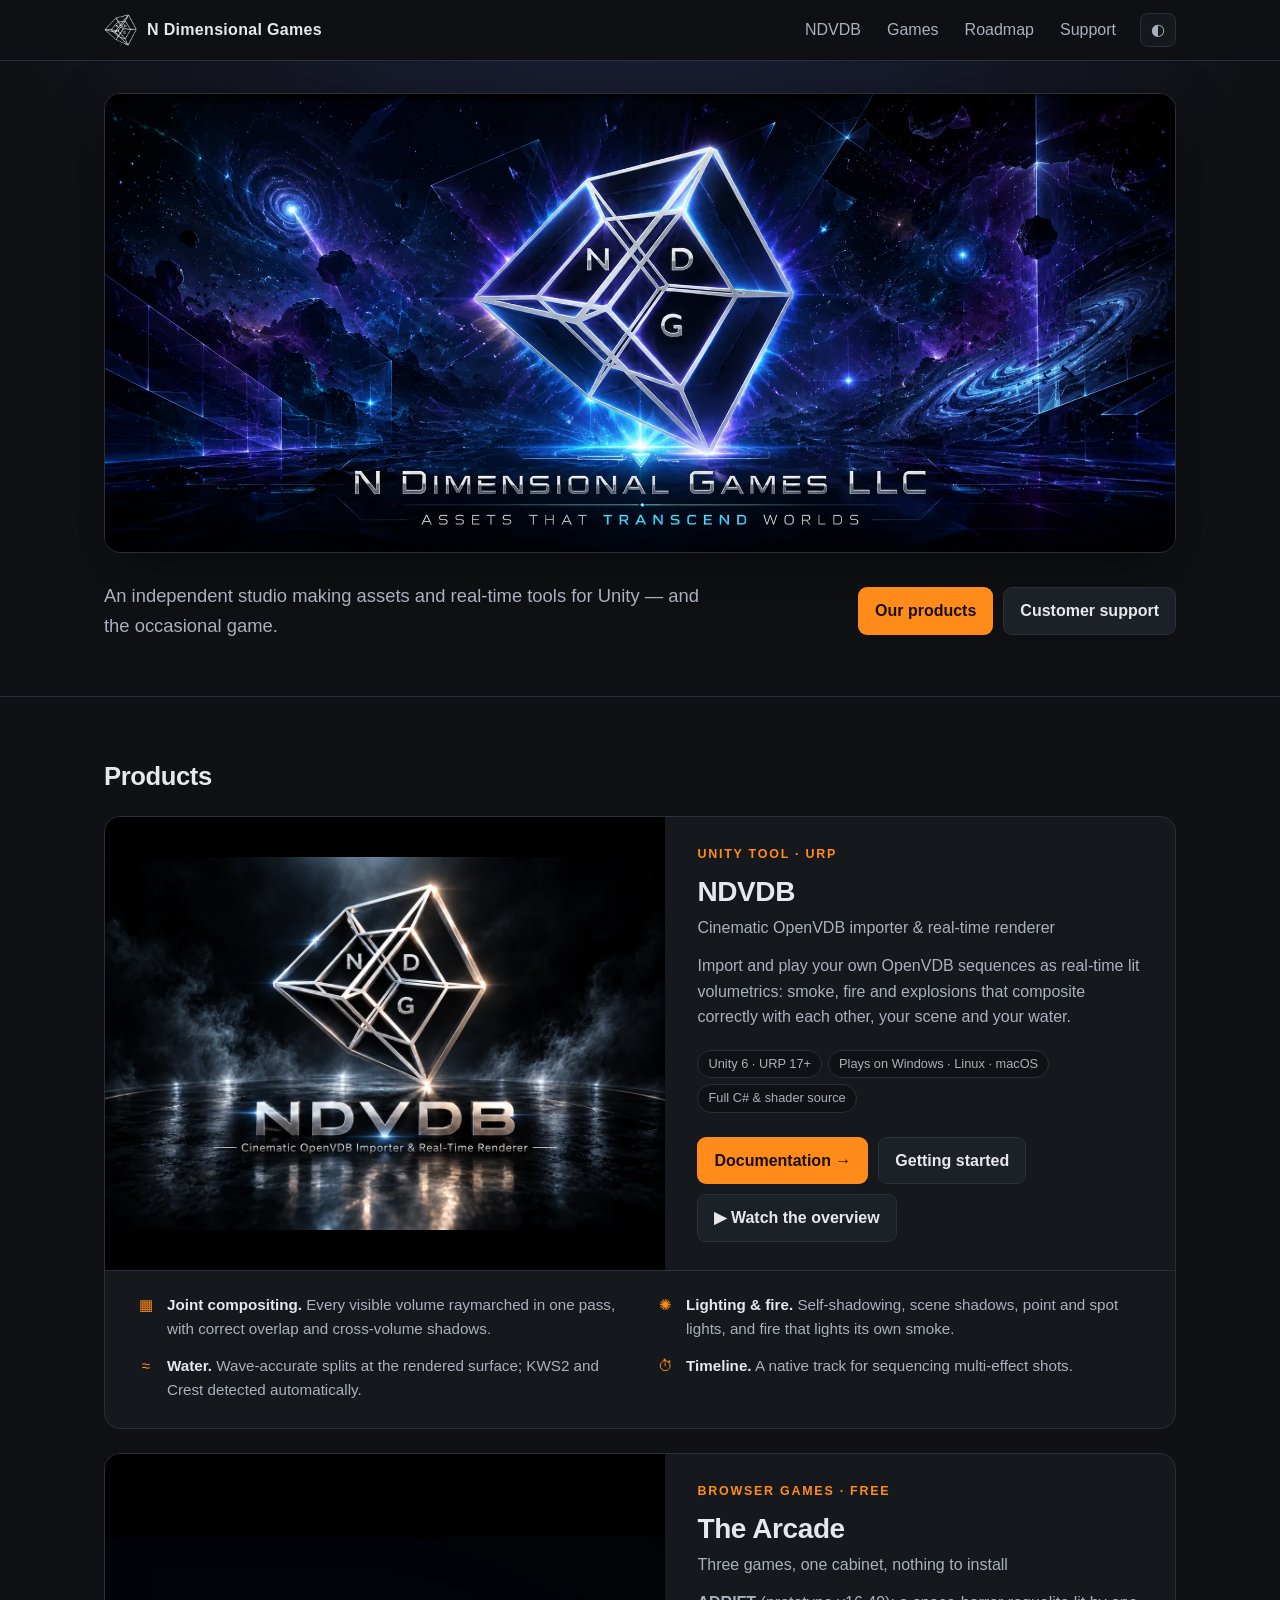
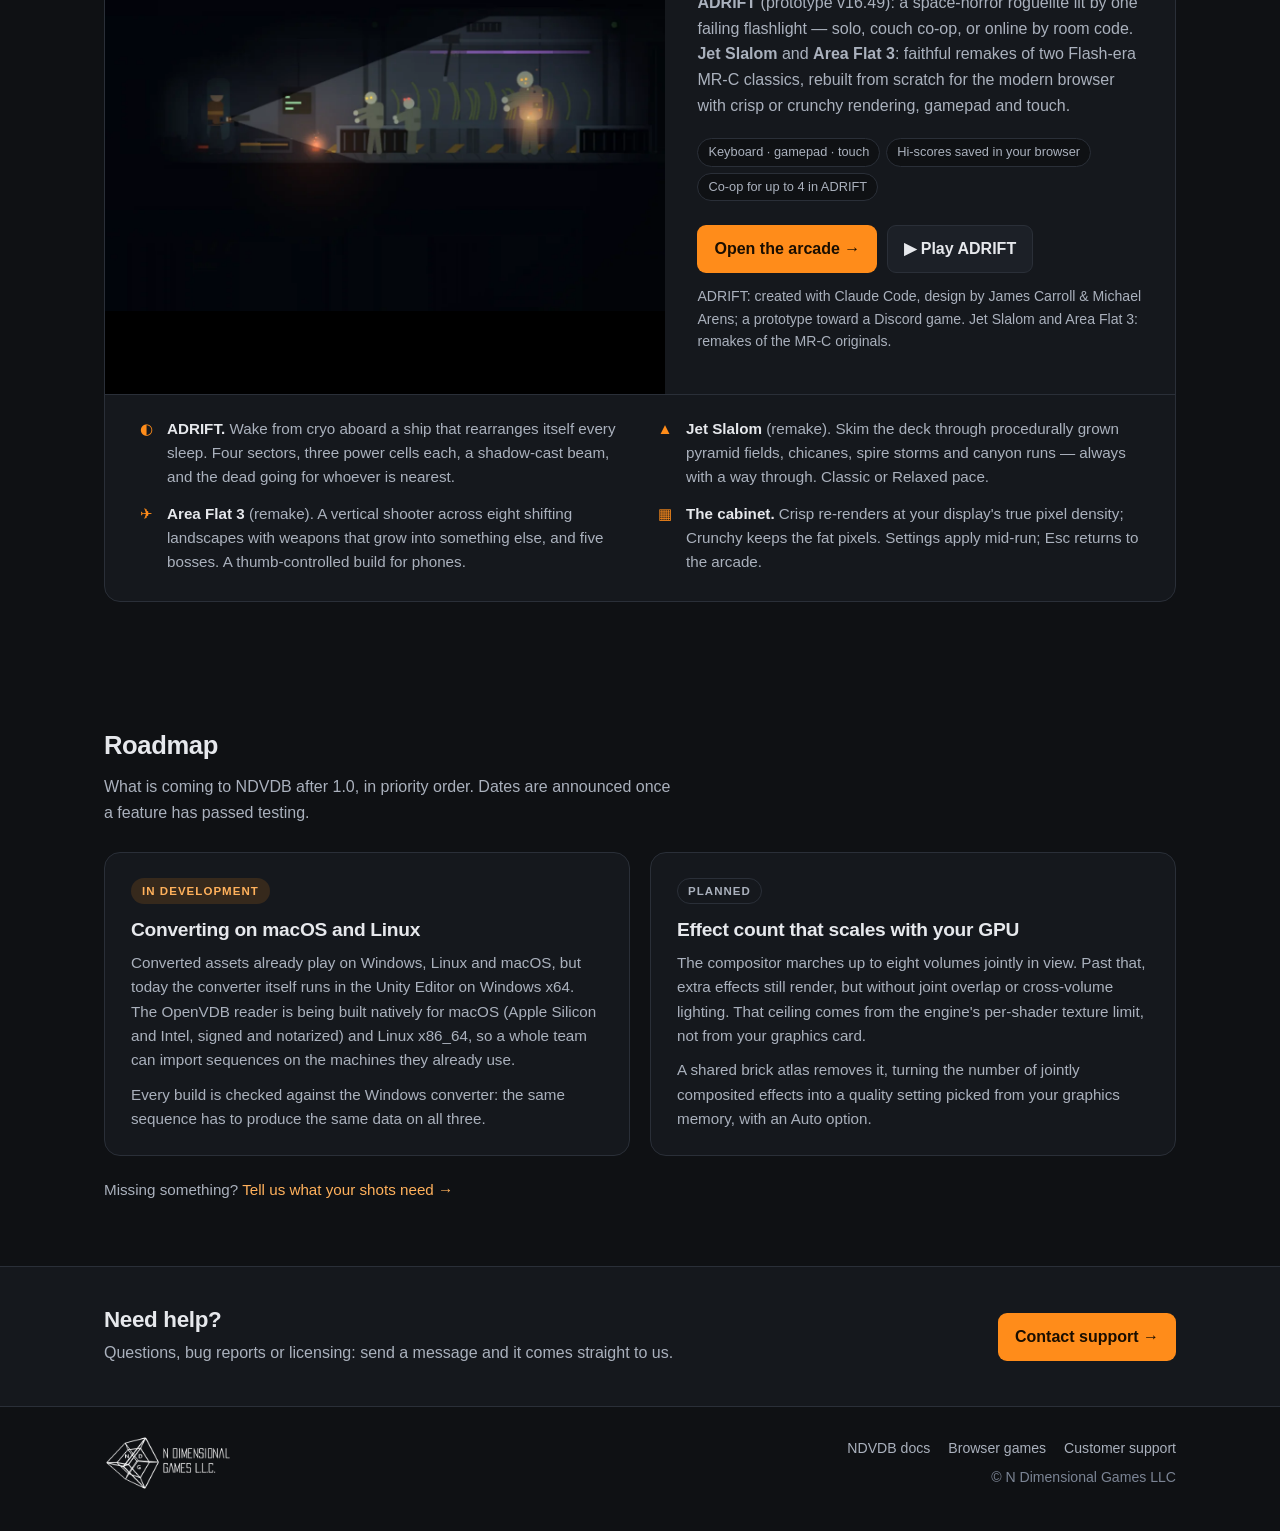
==== commit 7414cecd: "Sound ON by default" ====
--- a/index.html
+++ b/index.html
@@ -87,18 +87,18 @@
           <div class="eyebrow">Browser games · free</div>
           <h3>The Arcade</h3>
           <p class="tagline">Three games, one cabinet, nothing to install</p>
-          <p class="muted"><b>ADRIFT</b> (prototype v16.49): a space-horror roguelite lit by one failing flashlight — solo, couch co-op, or online by room code. <b>Jet Slalom</b> and <b>Area Flat 3</b>: two Flash-era classics by MR-C, rebuilt for the modern browser with crisp or crunchy rendering, gamepad and touch.</p>
+          <p class="muted"><b>ADRIFT</b> (prototype v16.49): a space-horror roguelite lit by one failing flashlight — solo, couch co-op, or online by room code. <b>Jet Slalom</b> and <b>Area Flat 3</b>: faithful remakes of two Flash-era MR-C classics, rebuilt from scratch for the modern browser with crisp or crunchy rendering, gamepad and touch.</p>
           <div class="pills"><span class="pill">Keyboard · gamepad · touch</span><span class="pill">Hi-scores saved in your browser</span><span class="pill">Co-op for up to 4 in ADRIFT</span></div>
           <div class="ctas">
             <a class="btn primary" href="games/">Open the arcade →</a>
             <a class="btn" href="adrift/">▶ Play ADRIFT</a>
           </div>
-          <p class="small muted">ADRIFT: created with Claude Code, design by James Carroll &amp; Michael Arens; a prototype toward a Discord game. Jet Slalom and Area Flat 3: originals by MR-C.</p>
+          <p class="small muted">ADRIFT: created with Claude Code, design by James Carroll &amp; Michael Arens; a prototype toward a Discord game. Jet Slalom and Area Flat 3: remakes of the MR-C originals.</p>
         </div>
         <ul class="features">
           <li><span class="ico" aria-hidden="true">◐</span><span><b>ADRIFT.</b> Wake from cryo aboard a ship that rearranges itself every sleep. Four sectors, three power cells each, a shadow-cast beam, and the dead going for whoever is nearest.</span></li>
-          <li><span class="ico" aria-hidden="true">▲</span><span><b>Jet Slalom.</b> Skim the deck through procedurally grown pyramid fields, chicanes, spire storms and canyon runs — always with a way through. Classic or Relaxed pace.</span></li>
-          <li><span class="ico" aria-hidden="true">✈</span><span><b>Area Flat 3.</b> A vertical shooter across eight shifting landscapes with weapons that grow into something else, and five bosses. A thumb-controlled build for phones.</span></li>
+          <li><span class="ico" aria-hidden="true">▲</span><span><b>Jet Slalom</b> (remake). Skim the deck through procedurally grown pyramid fields, chicanes, spire storms and canyon runs — always with a way through. Classic or Relaxed pace.</span></li>
+          <li><span class="ico" aria-hidden="true">✈</span><span><b>Area Flat 3</b> (remake). A vertical shooter across eight shifting landscapes with weapons that grow into something else, and five bosses. A thumb-controlled build for phones.</span></li>
           <li><span class="ico" aria-hidden="true">▦</span><span><b>The cabinet.</b> Crisp re-renders at your display's true pixel density; Crunchy keeps the fat pixels. Settings apply mid-run; Esc returns to the arcade.</span></li>
         </ul>
       </article>
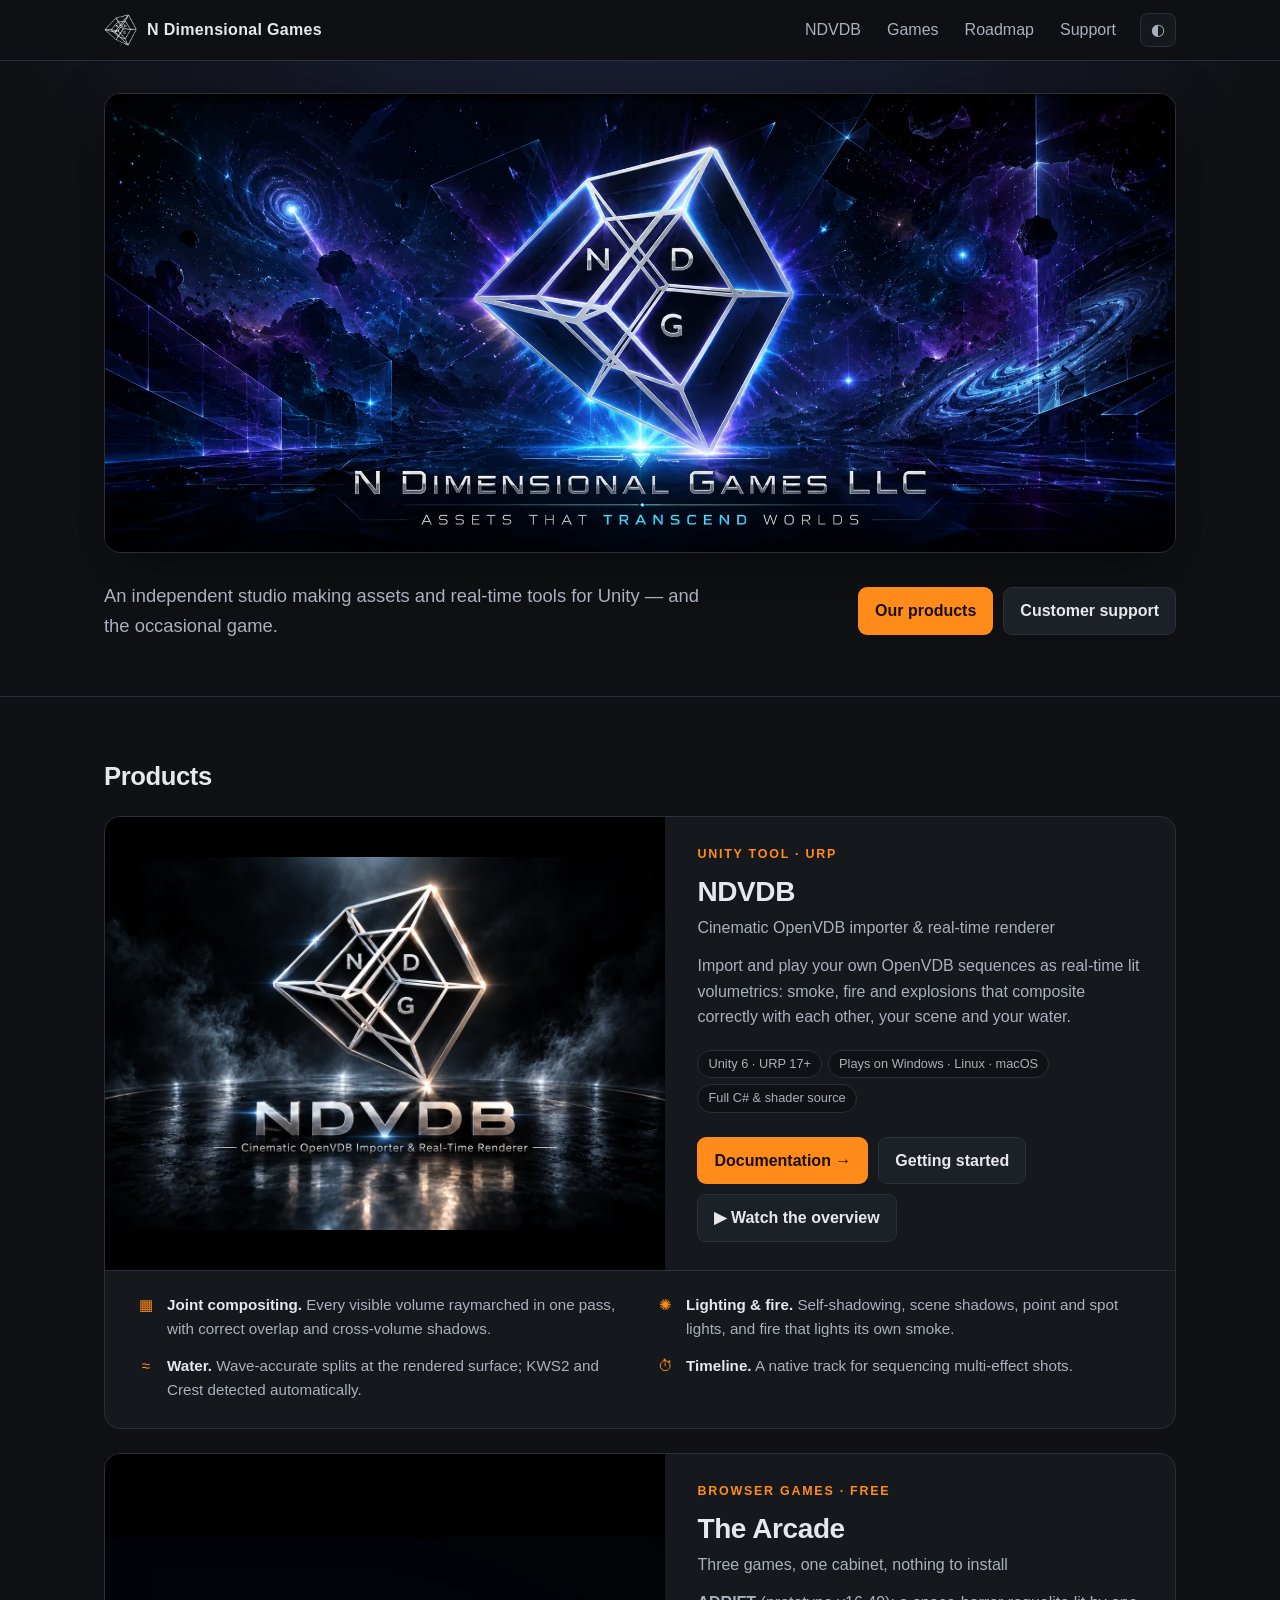
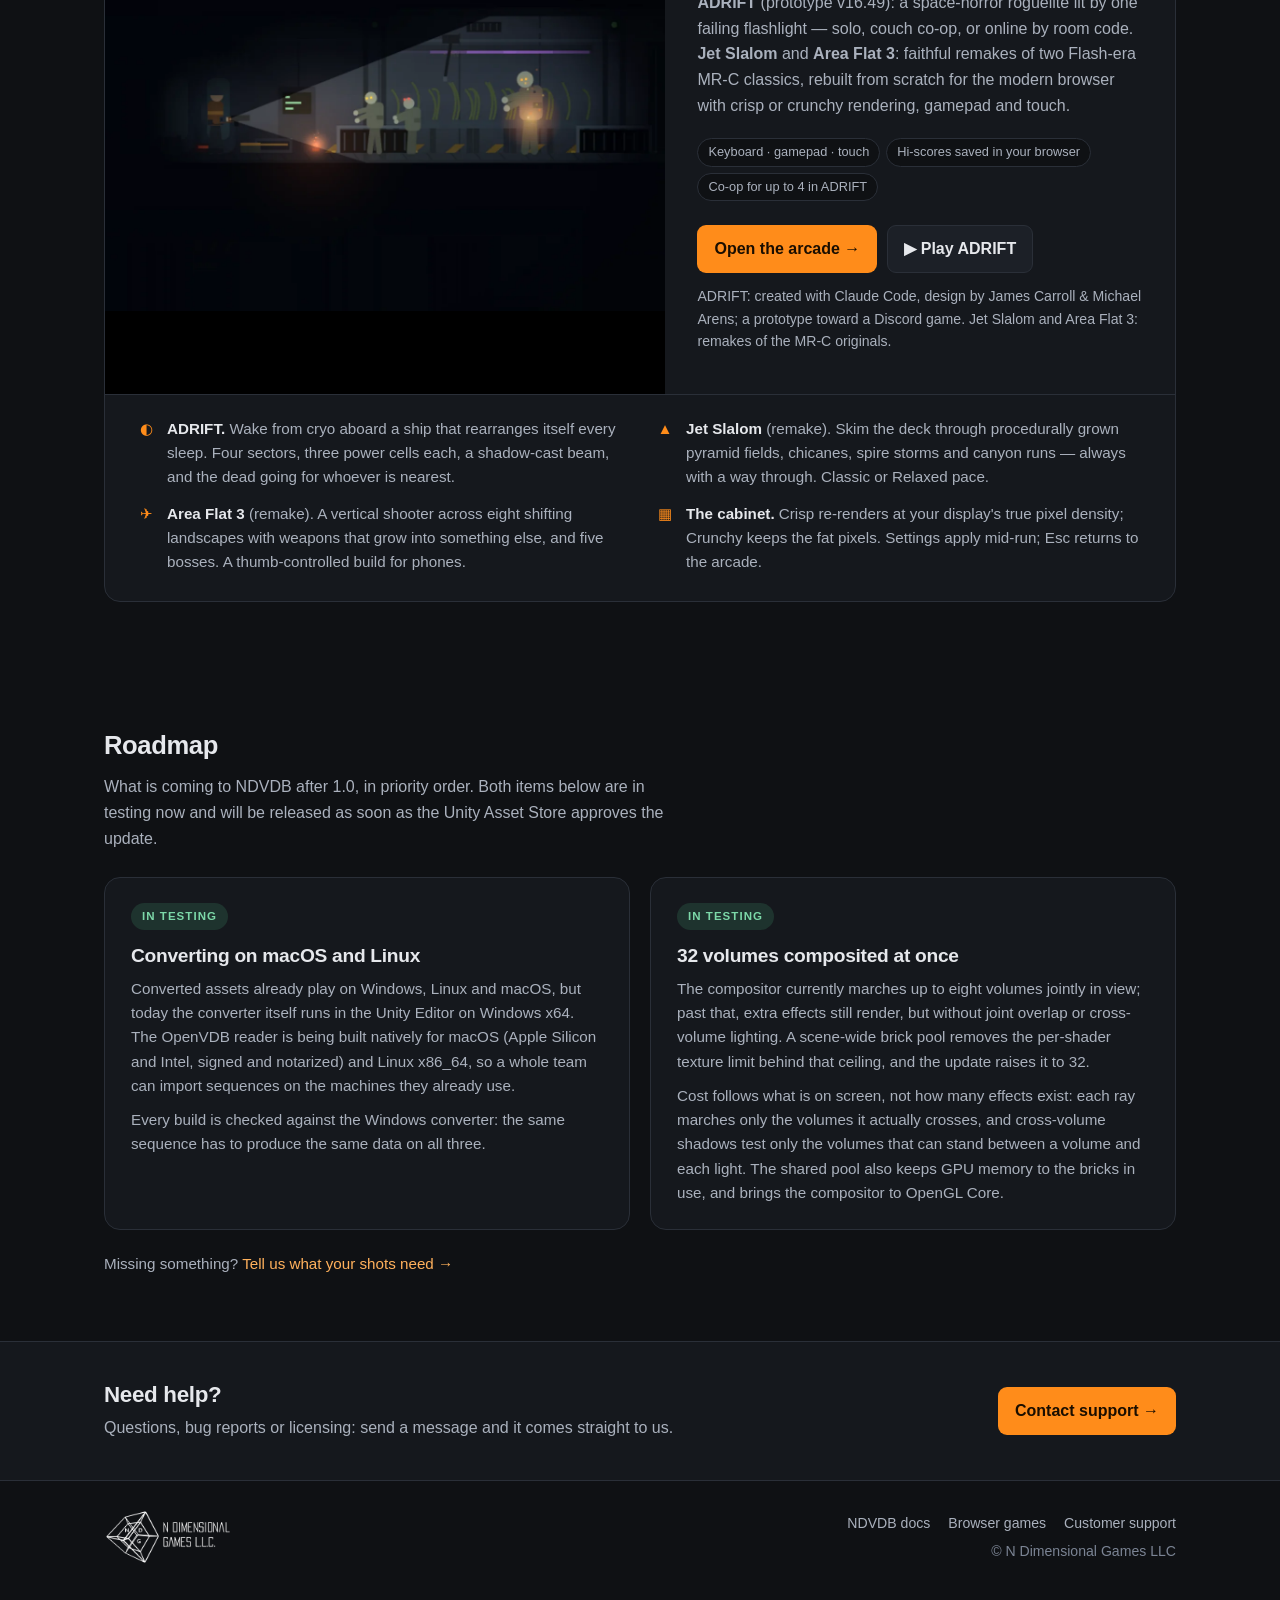
==== commit 3a3564c8: "NDVDB update in testing: 32-volume docs, roadmap, docs notice - Regenerate /ndvdb/ from the package " ====
--- a/index.html
+++ b/index.html
@@ -108,19 +108,19 @@
   <section class="section" id="roadmap">
     <div class="wrap">
       <h2 class="section-title">Roadmap</h2>
-      <p class="roadmap-intro">What is coming to NDVDB after 1.0, in priority order. Dates are announced once a feature has passed testing.</p>
+      <p class="roadmap-intro">What is coming to NDVDB after 1.0, in priority order. Both items below are in testing now and will be released as soon as the Unity Asset Store approves the update.</p>
       <ul class="roadmap">
         <li>
-          <span class="status-tag dev">In development</span>
+          <span class="status-tag testing">In testing</span>
           <h3>Converting on macOS and Linux</h3>
           <p>Converted assets already play on Windows, Linux and macOS, but today the converter itself runs in the Unity Editor on Windows x64. The OpenVDB reader is being built natively for macOS (Apple Silicon and Intel, signed and notarized) and Linux x86_64, so a whole team can import sequences on the machines they already use.</p>
           <p>Every build is checked against the Windows converter: the same sequence has to produce the same data on all three.</p>
         </li>
         <li>
-          <span class="status-tag planned">Planned</span>
-          <h3>Effect count that scales with your GPU</h3>
-          <p>The compositor marches up to eight volumes jointly in view. Past that, extra effects still render, but without joint overlap or cross-volume lighting. That ceiling comes from the engine's per-shader texture limit, not from your graphics card.</p>
-          <p>A shared brick atlas removes it, turning the number of jointly composited effects into a quality setting picked from your graphics memory, with an Auto option.</p>
+          <span class="status-tag testing">In testing</span>
+          <h3>32 volumes composited at once</h3>
+          <p>The compositor currently marches up to eight volumes jointly in view; past that, extra effects still render, but without joint overlap or cross-volume lighting. A scene-wide brick pool removes the per-shader texture limit behind that ceiling, and the update raises it to 32.</p>
+          <p>Cost follows what is on screen, not how many effects exist: each ray marches only the volumes it actually crosses, and cross-volume shadows test only the volumes that can stand between a volume and each light. The shared pool also keeps GPU memory to the bricks in use, and brings the compositor to OpenGL Core.</p>
         </li>
       </ul>
       <p class="roadmap-note">Missing something? <a href="customer-support/">Tell us what your shots need →</a></p>
--- a/assets/site.css
+++ b/assets/site.css
@@ -97,6 +97,7 @@
   font-size: .72rem; font-weight: 700; letter-spacing: .09em; text-transform: uppercase; }
 .status-tag.dev { background: var(--accent-dim); color: var(--accent-2); }
 .status-tag.planned { border-color: var(--line); color: var(--fg-2); }
+.status-tag.testing { background: color-mix(in srgb, var(--ok) 15%, transparent); color: color-mix(in srgb, var(--ok) 70%, var(--fg)); }
 
 .band { border-top: 1px solid var(--line); background: var(--bg-2); }
 .band .wrap { display: flex; flex-wrap: wrap; align-items: center; justify-content: space-between; gap: 20px; padding-top: 40px; padding-bottom: 40px; }
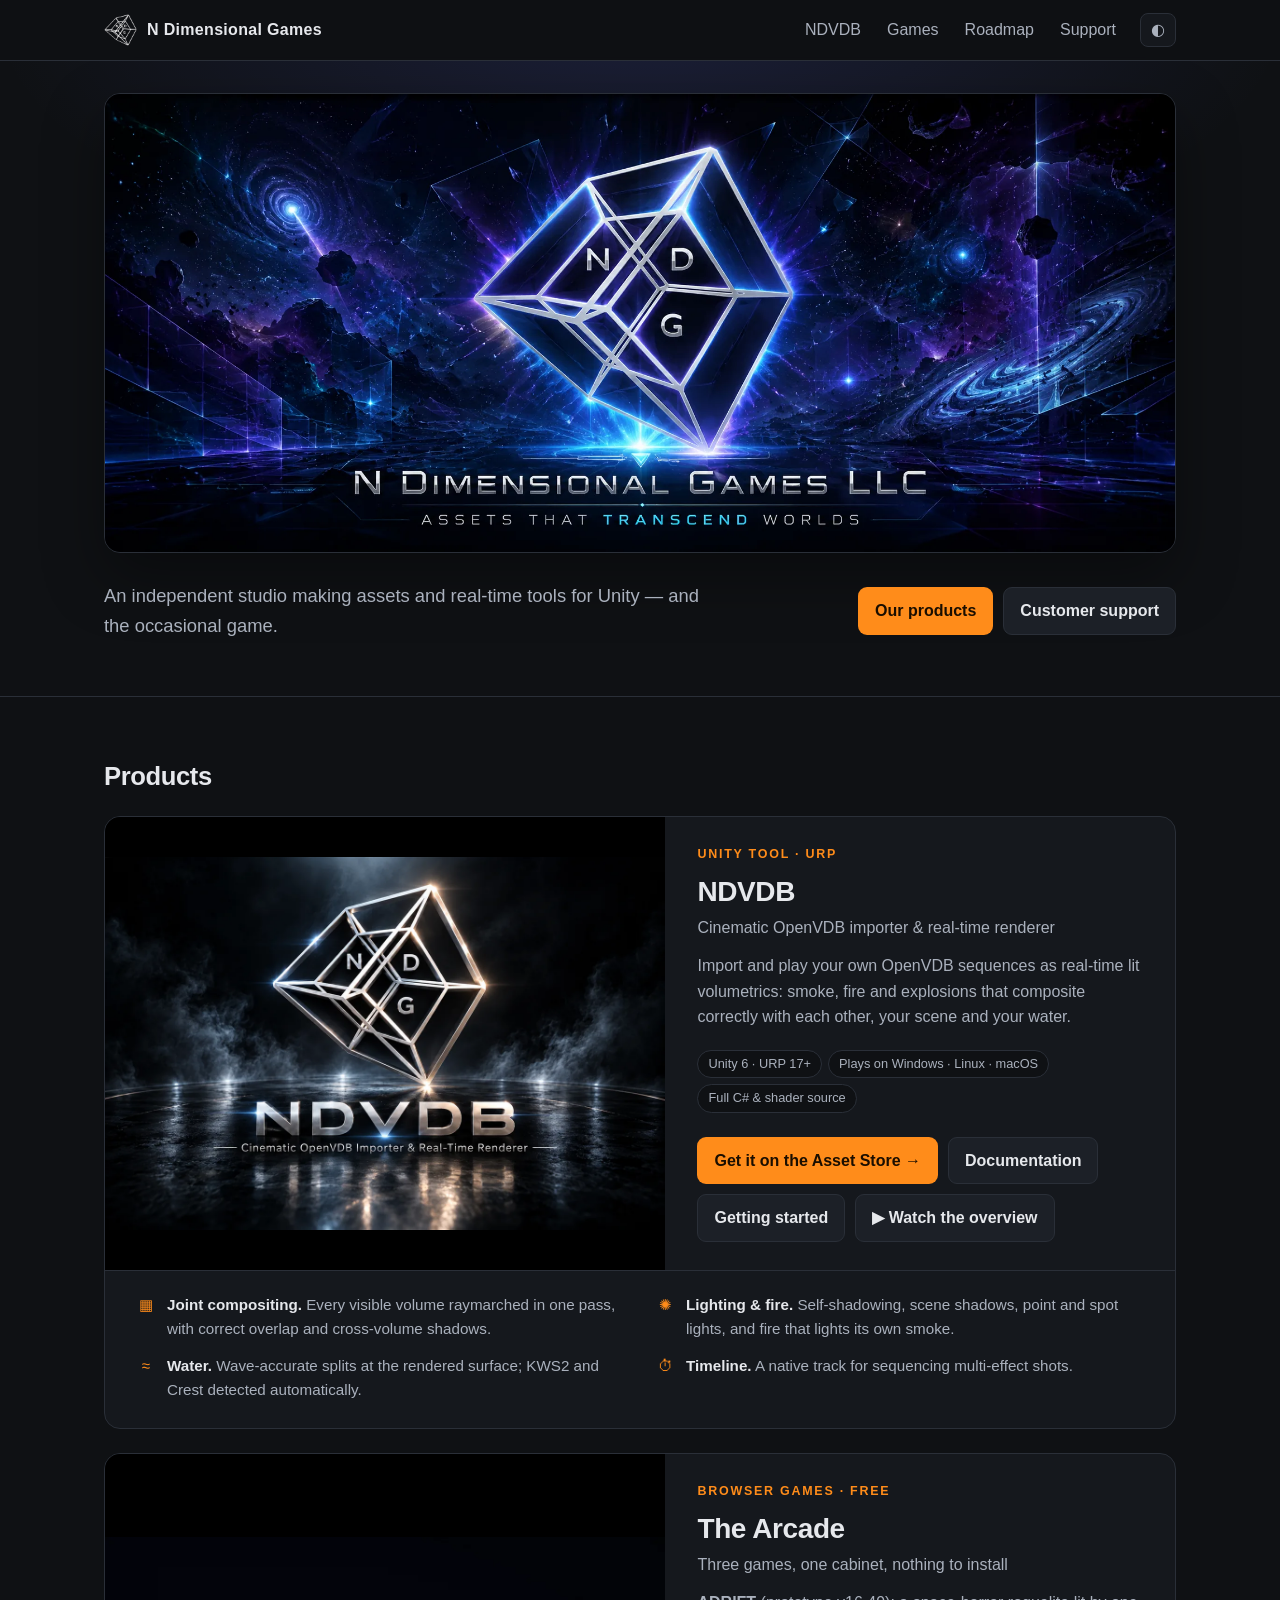
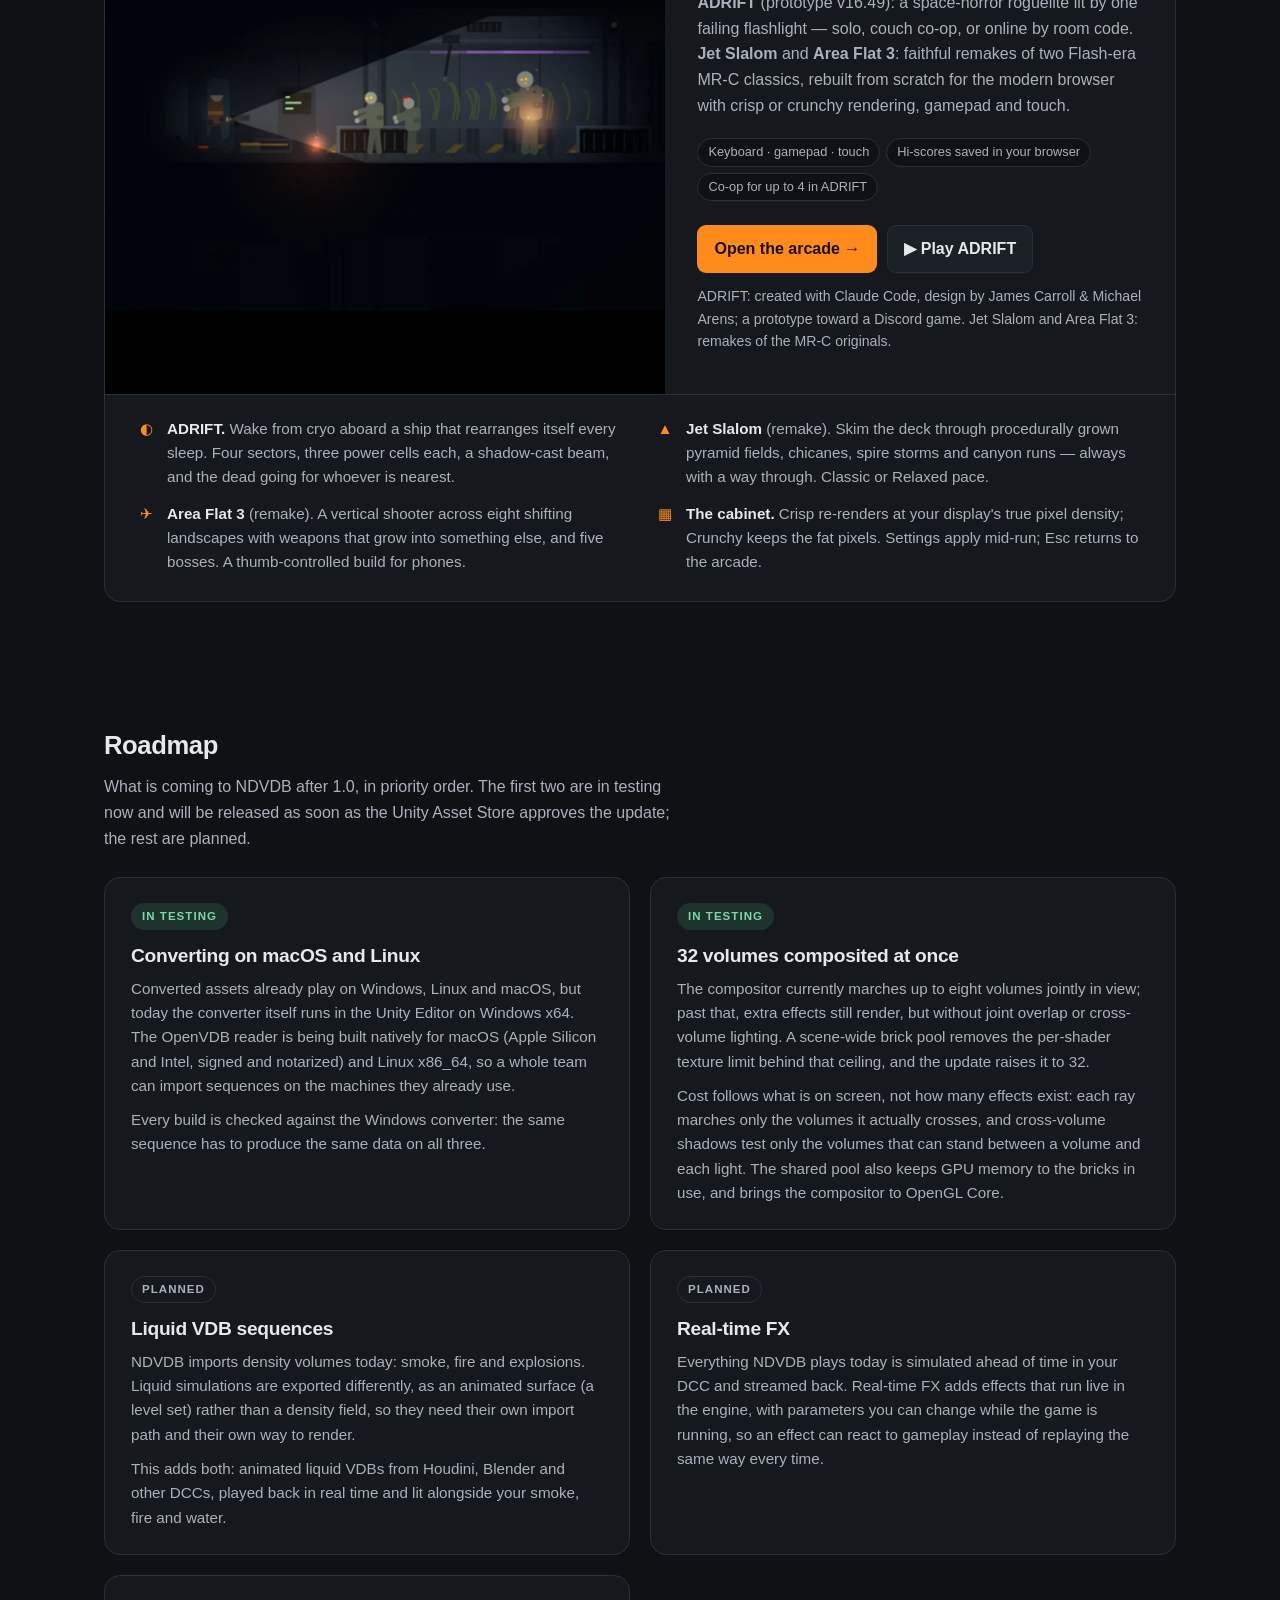
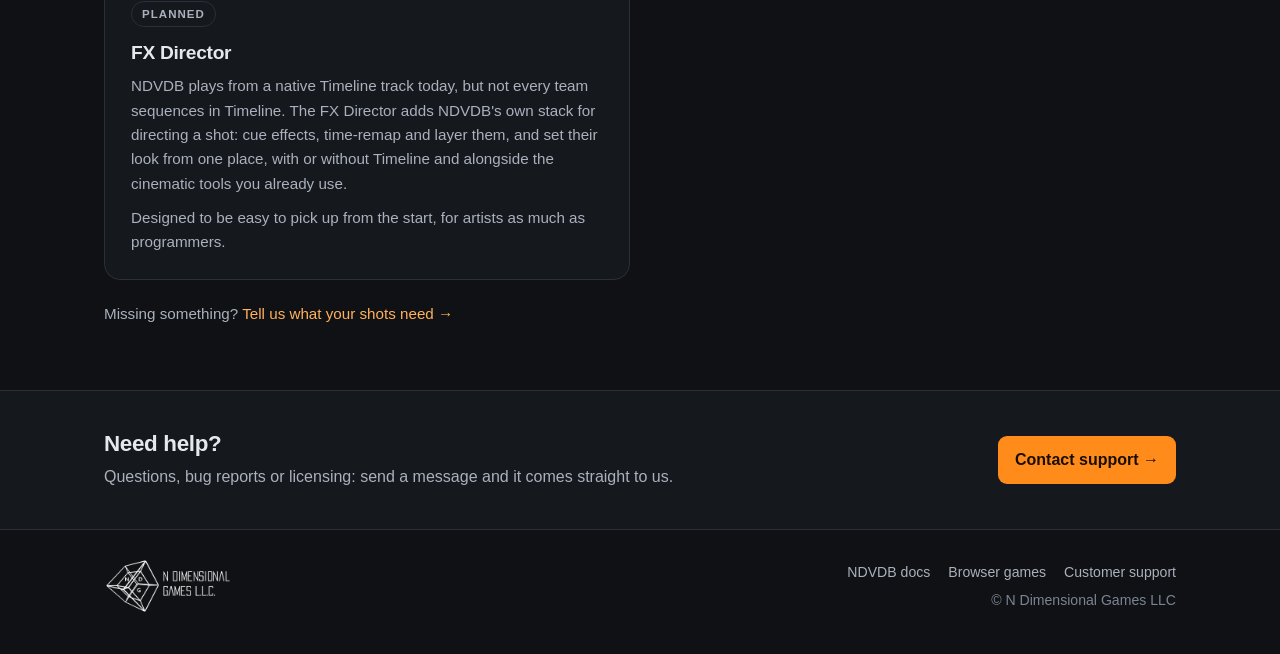
==== commit a70fc85d: "Update after launch" ====
--- a/index.html
+++ b/index.html
@@ -65,10 +65,10 @@
           <p class="muted">Import and play your own OpenVDB sequences as real-time lit volumetrics: smoke, fire and explosions that composite correctly with each other, your scene and your water.</p>
           <div class="pills"><span class="pill">Unity 6 · URP 17+</span><span class="pill">Plays on Windows · Linux · macOS</span><span class="pill">Full C# &amp; shader source</span></div>
           <div class="ctas">
-            <a class="btn primary" href="ndvdb/">Documentation →</a>
+            <a class="btn primary" href="https://assetstore.unity.com/packages/tools/particles-effects/ndvdb-cinematic-openvdb-importer-real-time-renderer-393076" target="_blank" rel="noopener">Get it on the Asset Store →</a>
+            <a class="btn" href="ndvdb/">Documentation</a>
             <a class="btn" href="ndvdb/#getting-started">Getting started</a>
             <a class="btn" href="https://youtu.be/uymRMpNolWY" target="_blank" rel="noopener">▶ Watch the overview</a>
-            <!-- Once NDVDB is listed: <a class="btn" href="ASSET-STORE-URL">Get it on the Asset Store</a> -->
           </div>
         </div>
         <ul class="features">
@@ -108,7 +108,7 @@
   <section class="section" id="roadmap">
     <div class="wrap">
       <h2 class="section-title">Roadmap</h2>
-      <p class="roadmap-intro">What is coming to NDVDB after 1.0, in priority order. Both items below are in testing now and will be released as soon as the Unity Asset Store approves the update.</p>
+      <p class="roadmap-intro">What is coming to NDVDB after 1.0, in priority order. The first two are in testing now and will be released as soon as the Unity Asset Store approves the update; the rest are planned.</p>
       <ul class="roadmap">
         <li>
           <span class="status-tag testing">In testing</span>
@@ -121,6 +121,23 @@
           <h3>32 volumes composited at once</h3>
           <p>The compositor currently marches up to eight volumes jointly in view; past that, extra effects still render, but without joint overlap or cross-volume lighting. A scene-wide brick pool removes the per-shader texture limit behind that ceiling, and the update raises it to 32.</p>
           <p>Cost follows what is on screen, not how many effects exist: each ray marches only the volumes it actually crosses, and cross-volume shadows test only the volumes that can stand between a volume and each light. The shared pool also keeps GPU memory to the bricks in use, and brings the compositor to OpenGL Core.</p>
+        </li>
+        <li>
+          <span class="status-tag planned">Planned</span>
+          <h3>Liquid VDB sequences</h3>
+          <p>NDVDB imports density volumes today: smoke, fire and explosions. Liquid simulations are exported differently, as an animated surface (a level set) rather than a density field, so they need their own import path and their own way to render.</p>
+          <p>This adds both: animated liquid VDBs from Houdini, Blender and other DCCs, played back in real time and lit alongside your smoke, fire and water.</p>
+        </li>
+        <li>
+          <span class="status-tag planned">Planned</span>
+          <h3>Real-time FX</h3>
+          <p>Everything NDVDB plays today is simulated ahead of time in your DCC and streamed back. Real-time FX adds effects that run live in the engine, with parameters you can change while the game is running, so an effect can react to gameplay instead of replaying the same way every time.</p>
+        </li>
+        <li>
+          <span class="status-tag planned">Planned</span>
+          <h3>FX Director</h3>
+          <p>NDVDB plays from a native Timeline track today, but not every team sequences in Timeline. The FX Director adds NDVDB's own stack for directing a shot: cue effects, time-remap and layer them, and set their look from one place, with or without Timeline and alongside the cinematic tools you already use.</p>
+          <p>Designed to be easy to pick up from the start, for artists as much as programmers.</p>
         </li>
       </ul>
       <p class="roadmap-note">Missing something? <a href="customer-support/">Tell us what your shots need →</a></p>
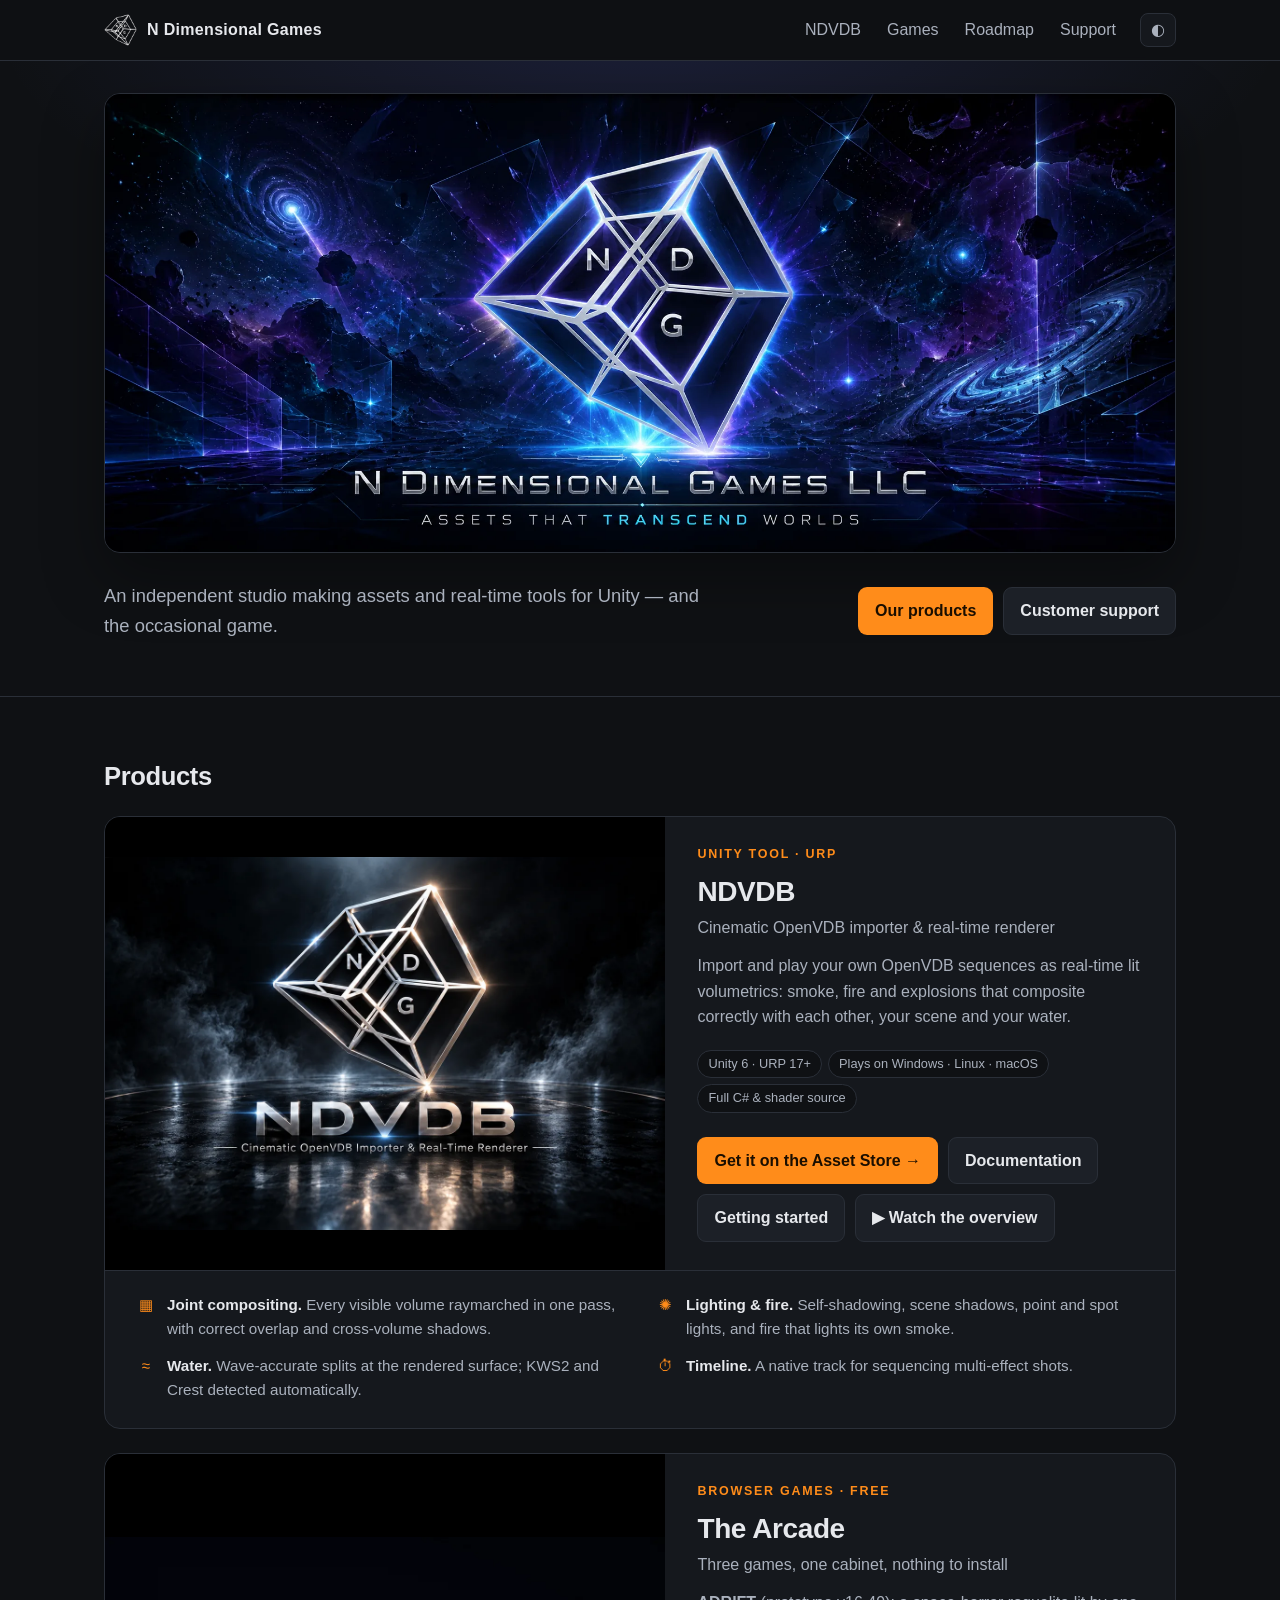
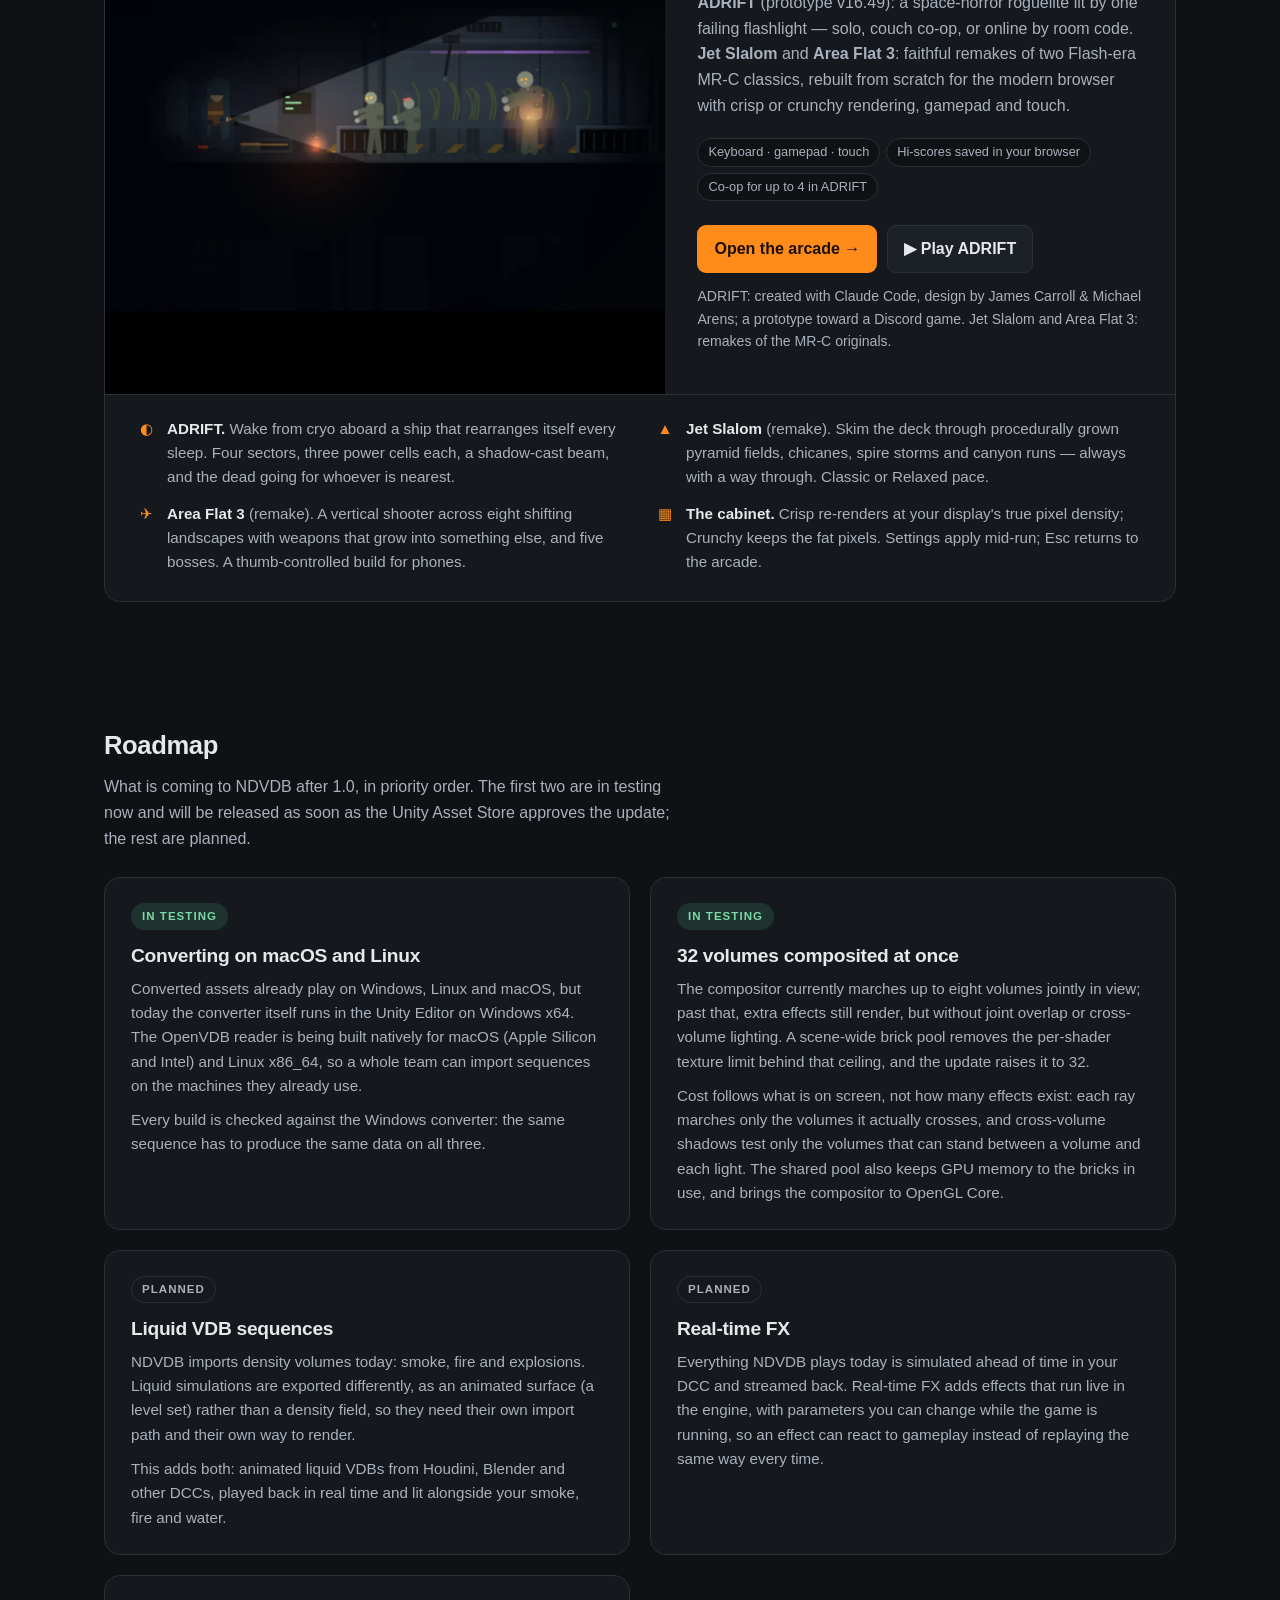
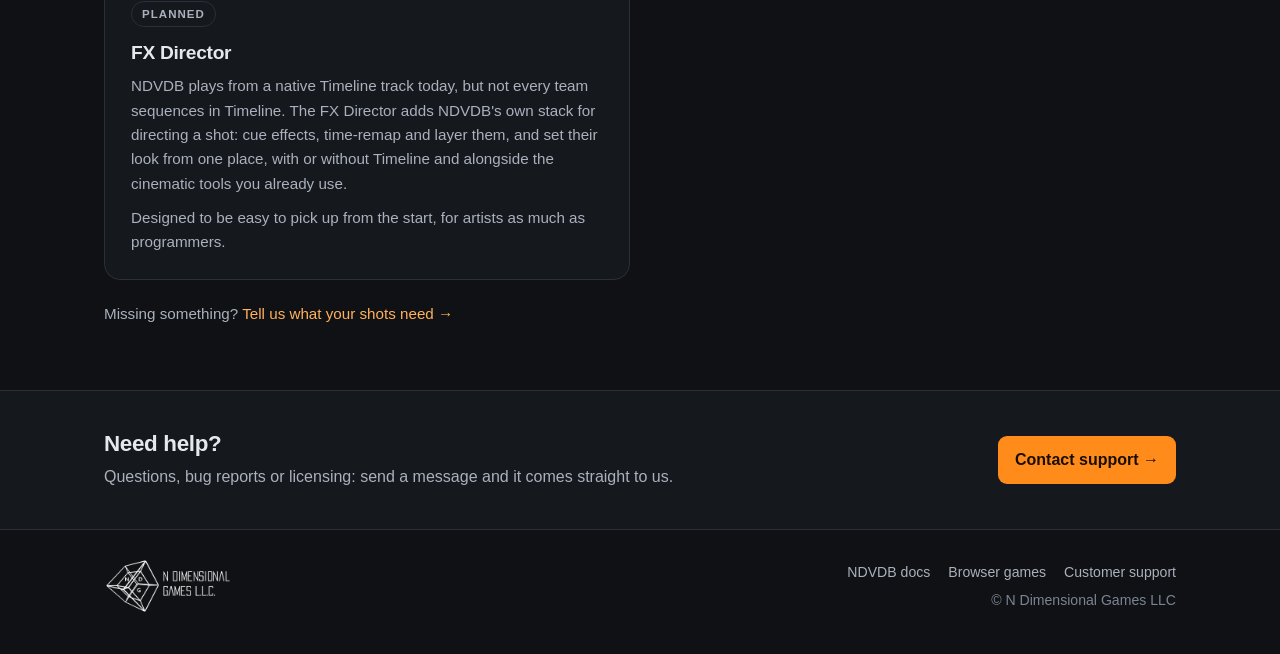
==== commit 410dea66: "Update index.html" ====
--- a/index.html
+++ b/index.html
@@ -113,7 +113,7 @@
         <li>
           <span class="status-tag testing">In testing</span>
           <h3>Converting on macOS and Linux</h3>
-          <p>Converted assets already play on Windows, Linux and macOS, but today the converter itself runs in the Unity Editor on Windows x64. The OpenVDB reader is being built natively for macOS (Apple Silicon and Intel, signed and notarized) and Linux x86_64, so a whole team can import sequences on the machines they already use.</p>
+          <p>Converted assets already play on Windows, Linux and macOS, but today the converter itself runs in the Unity Editor on Windows x64. The OpenVDB reader is being built natively for macOS (Apple Silicon and Intel) and Linux x86_64, so a whole team can import sequences on the machines they already use.</p>
           <p>Every build is checked against the Windows converter: the same sequence has to produce the same data on all three.</p>
         </li>
         <li>
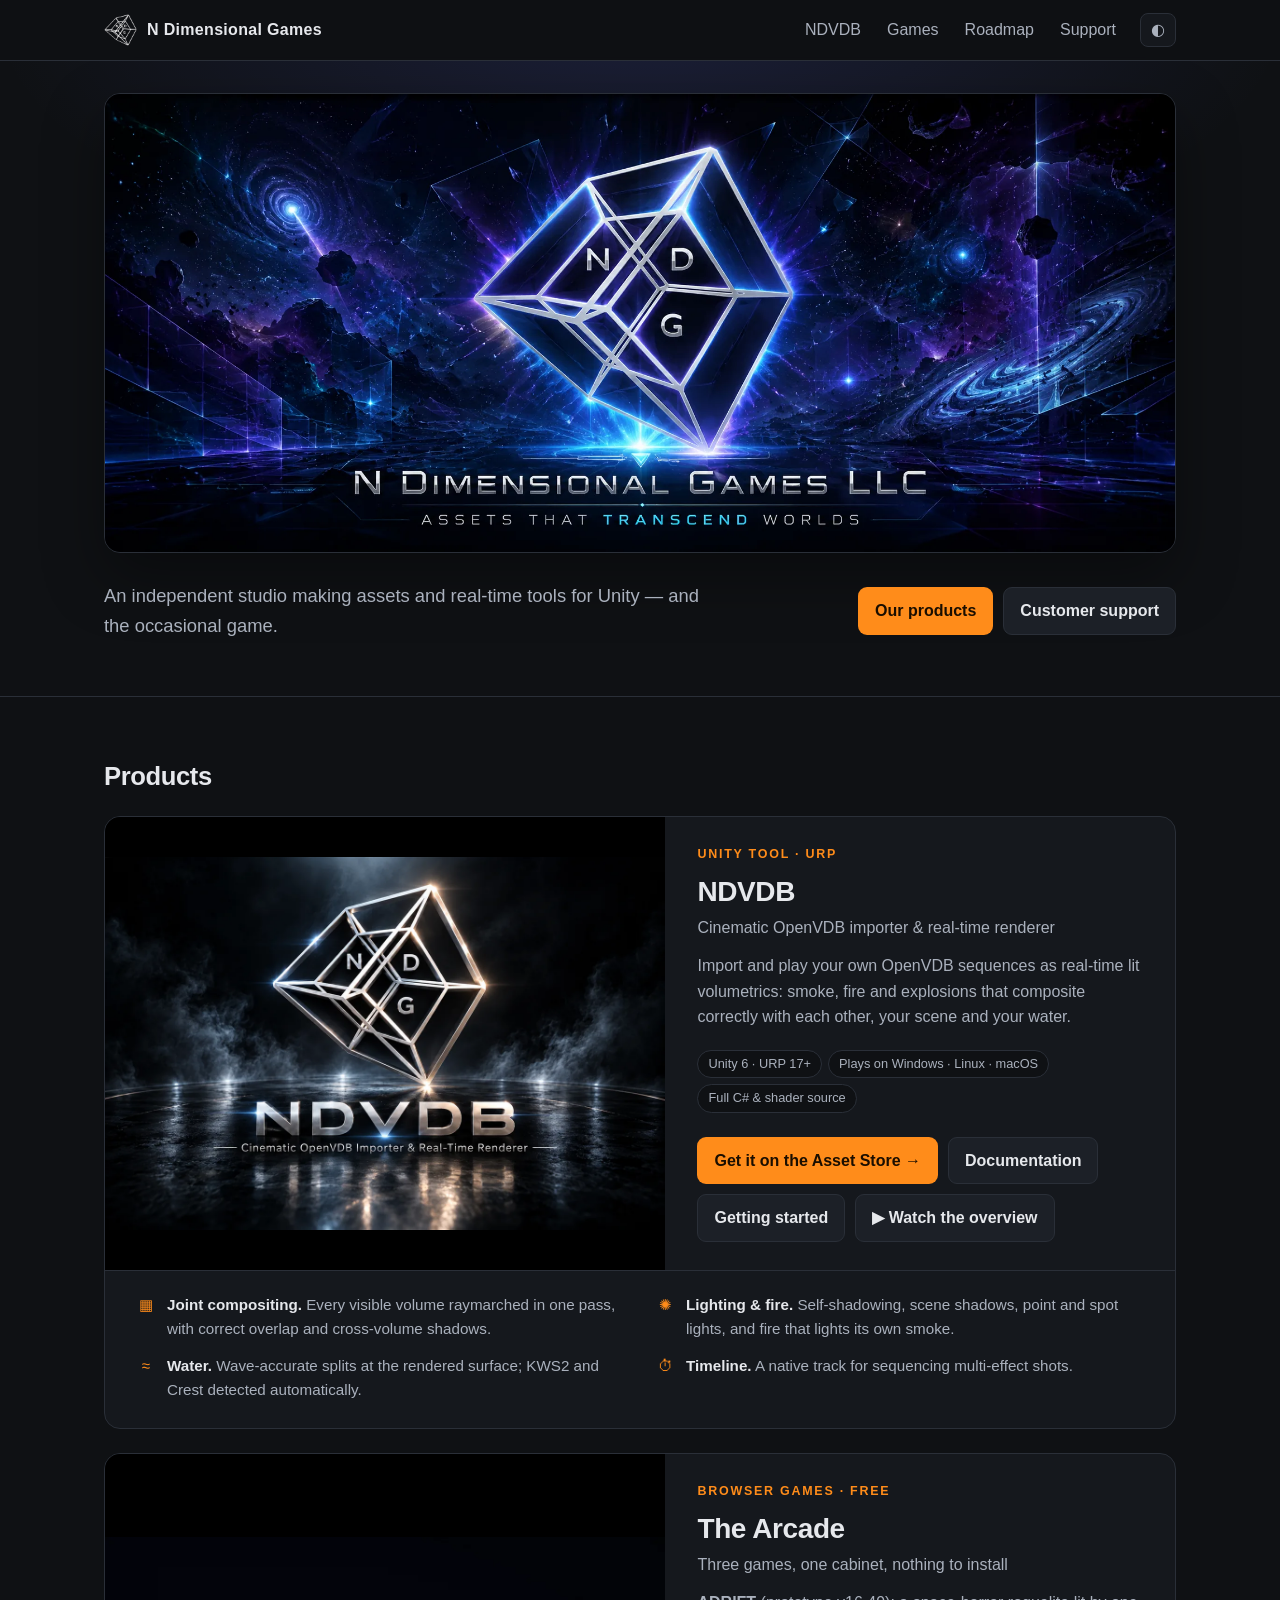
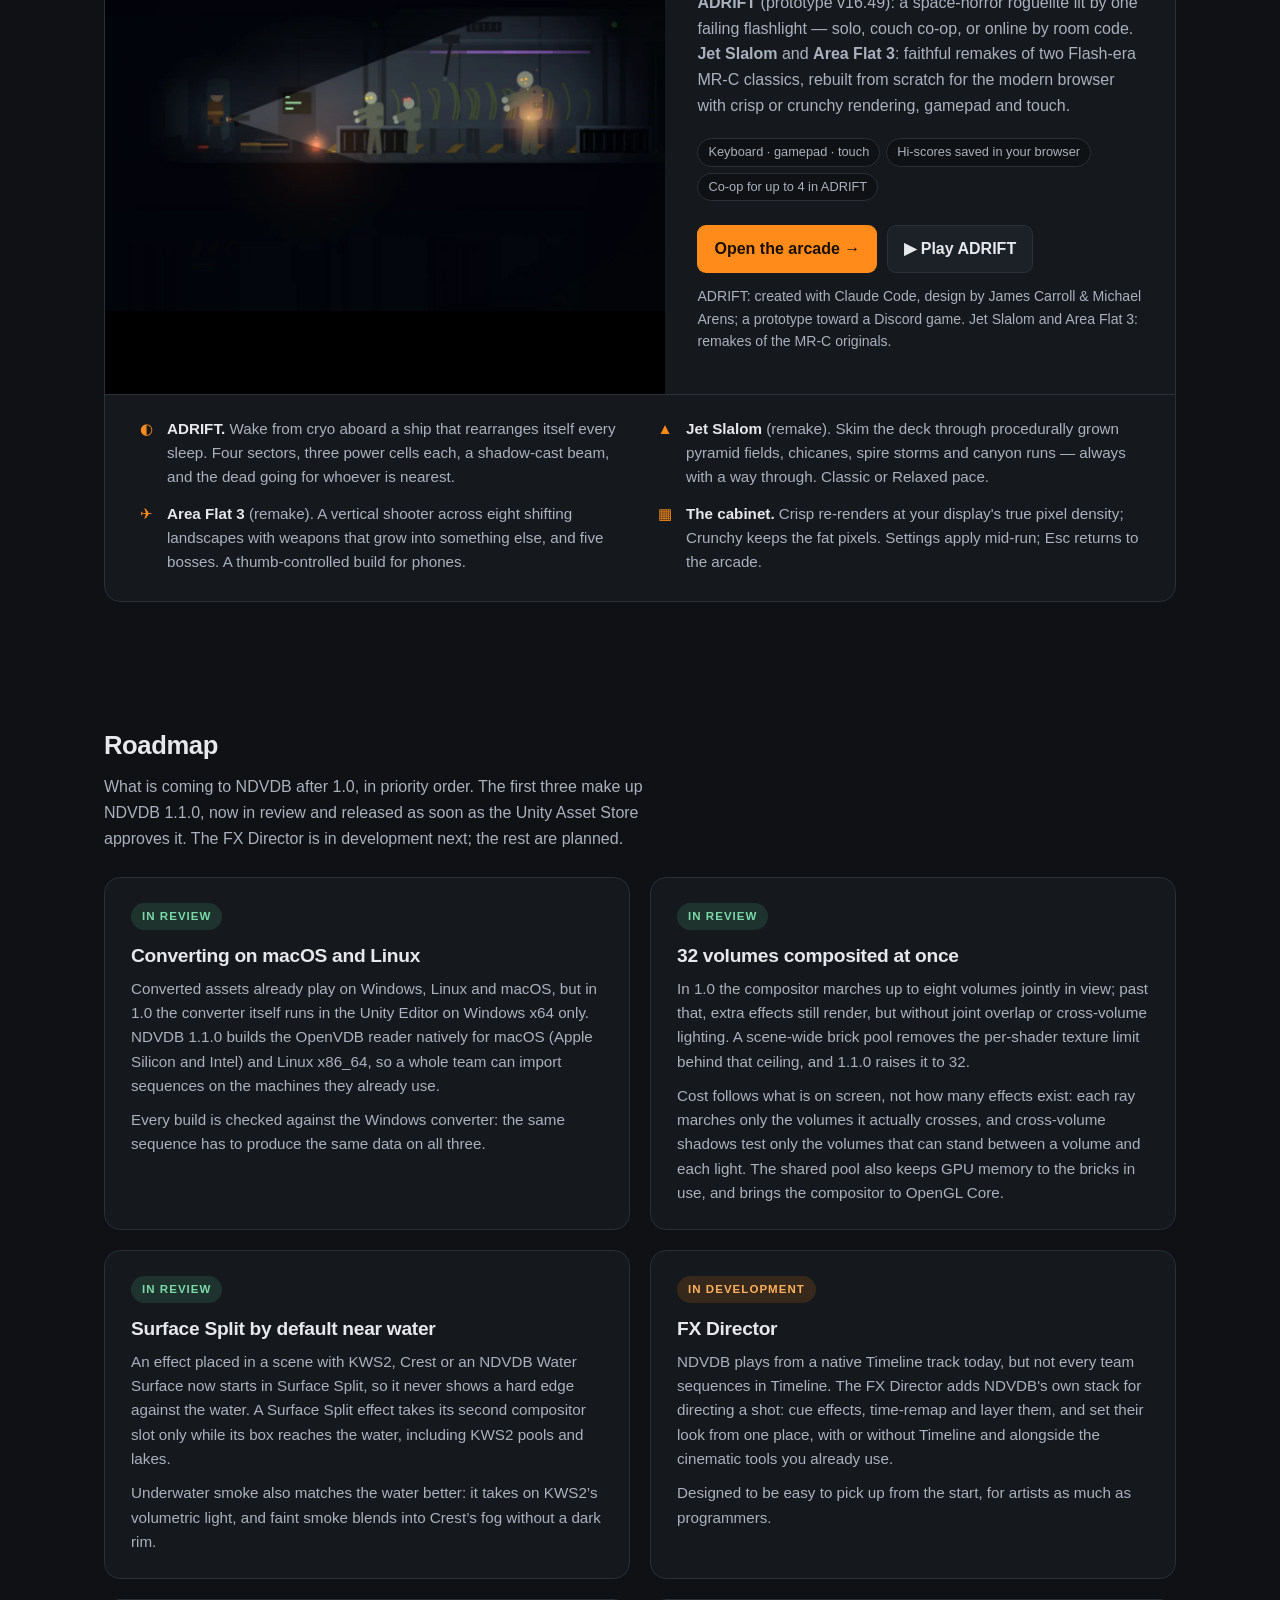
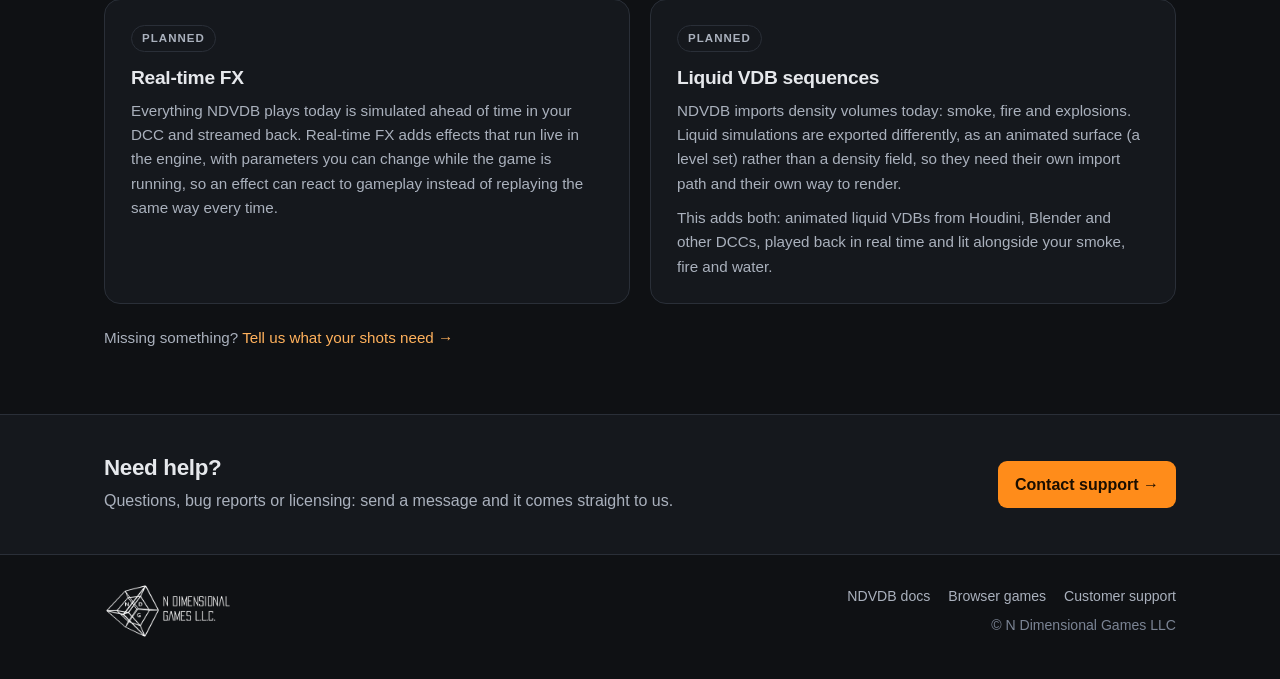
==== commit c1645386: "Roadmap update" ====
--- a/index.html
+++ b/index.html
@@ -108,25 +108,31 @@
   <section class="section" id="roadmap">
     <div class="wrap">
       <h2 class="section-title">Roadmap</h2>
-      <p class="roadmap-intro">What is coming to NDVDB after 1.0, in priority order. The first two are in testing now and will be released as soon as the Unity Asset Store approves the update; the rest are planned.</p>
+      <p class="roadmap-intro">What is coming to NDVDB after 1.0, in priority order. The first three make up NDVDB 1.1.0, now in review and released as soon as the Unity Asset Store approves it. The FX Director is in development next; the rest are planned.</p>
       <ul class="roadmap">
         <li>
-          <span class="status-tag testing">In testing</span>
+          <span class="status-tag review">In review</span>
           <h3>Converting on macOS and Linux</h3>
-          <p>Converted assets already play on Windows, Linux and macOS, but today the converter itself runs in the Unity Editor on Windows x64. The OpenVDB reader is being built natively for macOS (Apple Silicon and Intel) and Linux x86_64, so a whole team can import sequences on the machines they already use.</p>
+          <p>Converted assets already play on Windows, Linux and macOS, but in 1.0 the converter itself runs in the Unity Editor on Windows x64 only. NDVDB 1.1.0 builds the OpenVDB reader natively for macOS (Apple Silicon and Intel) and Linux x86_64, so a whole team can import sequences on the machines they already use.</p>
           <p>Every build is checked against the Windows converter: the same sequence has to produce the same data on all three.</p>
         </li>
         <li>
-          <span class="status-tag testing">In testing</span>
+          <span class="status-tag review">In review</span>
           <h3>32 volumes composited at once</h3>
-          <p>The compositor currently marches up to eight volumes jointly in view; past that, extra effects still render, but without joint overlap or cross-volume lighting. A scene-wide brick pool removes the per-shader texture limit behind that ceiling, and the update raises it to 32.</p>
+          <p>In 1.0 the compositor marches up to eight volumes jointly in view; past that, extra effects still render, but without joint overlap or cross-volume lighting. A scene-wide brick pool removes the per-shader texture limit behind that ceiling, and 1.1.0 raises it to 32.</p>
           <p>Cost follows what is on screen, not how many effects exist: each ray marches only the volumes it actually crosses, and cross-volume shadows test only the volumes that can stand between a volume and each light. The shared pool also keeps GPU memory to the bricks in use, and brings the compositor to OpenGL Core.</p>
         </li>
         <li>
-          <span class="status-tag planned">Planned</span>
-          <h3>Liquid VDB sequences</h3>
-          <p>NDVDB imports density volumes today: smoke, fire and explosions. Liquid simulations are exported differently, as an animated surface (a level set) rather than a density field, so they need their own import path and their own way to render.</p>
-          <p>This adds both: animated liquid VDBs from Houdini, Blender and other DCCs, played back in real time and lit alongside your smoke, fire and water.</p>
+          <span class="status-tag review">In review</span>
+          <h3>Surface Split by default near water</h3>
+          <p>An effect placed in a scene with KWS2, Crest or an NDVDB Water Surface now starts in Surface Split, so it never shows a hard edge against the water. A Surface Split effect takes its second compositor slot only while its box reaches the water, including KWS2 pools and lakes.</p>
+          <p>Underwater smoke also matches the water better: it takes on KWS2&rsquo;s volumetric light, and faint smoke blends into Crest&rsquo;s fog without a dark rim.</p>
+        </li>
+        <li>
+          <span class="status-tag dev">In development</span>
+          <h3>FX Director</h3>
+          <p>NDVDB plays from a native Timeline track today, but not every team sequences in Timeline. The FX Director adds NDVDB's own stack for directing a shot: cue effects, time-remap and layer them, and set their look from one place, with or without Timeline and alongside the cinematic tools you already use.</p>
+          <p>Designed to be easy to pick up from the start, for artists as much as programmers.</p>
         </li>
         <li>
           <span class="status-tag planned">Planned</span>
@@ -135,9 +141,9 @@
         </li>
         <li>
           <span class="status-tag planned">Planned</span>
-          <h3>FX Director</h3>
-          <p>NDVDB plays from a native Timeline track today, but not every team sequences in Timeline. The FX Director adds NDVDB's own stack for directing a shot: cue effects, time-remap and layer them, and set their look from one place, with or without Timeline and alongside the cinematic tools you already use.</p>
-          <p>Designed to be easy to pick up from the start, for artists as much as programmers.</p>
+          <h3>Liquid VDB sequences</h3>
+          <p>NDVDB imports density volumes today: smoke, fire and explosions. Liquid simulations are exported differently, as an animated surface (a level set) rather than a density field, so they need their own import path and their own way to render.</p>
+          <p>This adds both: animated liquid VDBs from Houdini, Blender and other DCCs, played back in real time and lit alongside your smoke, fire and water.</p>
         </li>
       </ul>
       <p class="roadmap-note">Missing something? <a href="customer-support/">Tell us what your shots need →</a></p>
--- a/assets/site.css
+++ b/assets/site.css
@@ -97,7 +97,7 @@
   font-size: .72rem; font-weight: 700; letter-spacing: .09em; text-transform: uppercase; }
 .status-tag.dev { background: var(--accent-dim); color: var(--accent-2); }
 .status-tag.planned { border-color: var(--line); color: var(--fg-2); }
-.status-tag.testing { background: color-mix(in srgb, var(--ok) 15%, transparent); color: color-mix(in srgb, var(--ok) 70%, var(--fg)); }
+.status-tag.testing, .status-tag.review { background: color-mix(in srgb, var(--ok) 15%, transparent); color: color-mix(in srgb, var(--ok) 70%, var(--fg)); }
 
 .band { border-top: 1px solid var(--line); background: var(--bg-2); }
 .band .wrap { display: flex; flex-wrap: wrap; align-items: center; justify-content: space-between; gap: 20px; padding-top: 40px; padding-bottom: 40px; }
